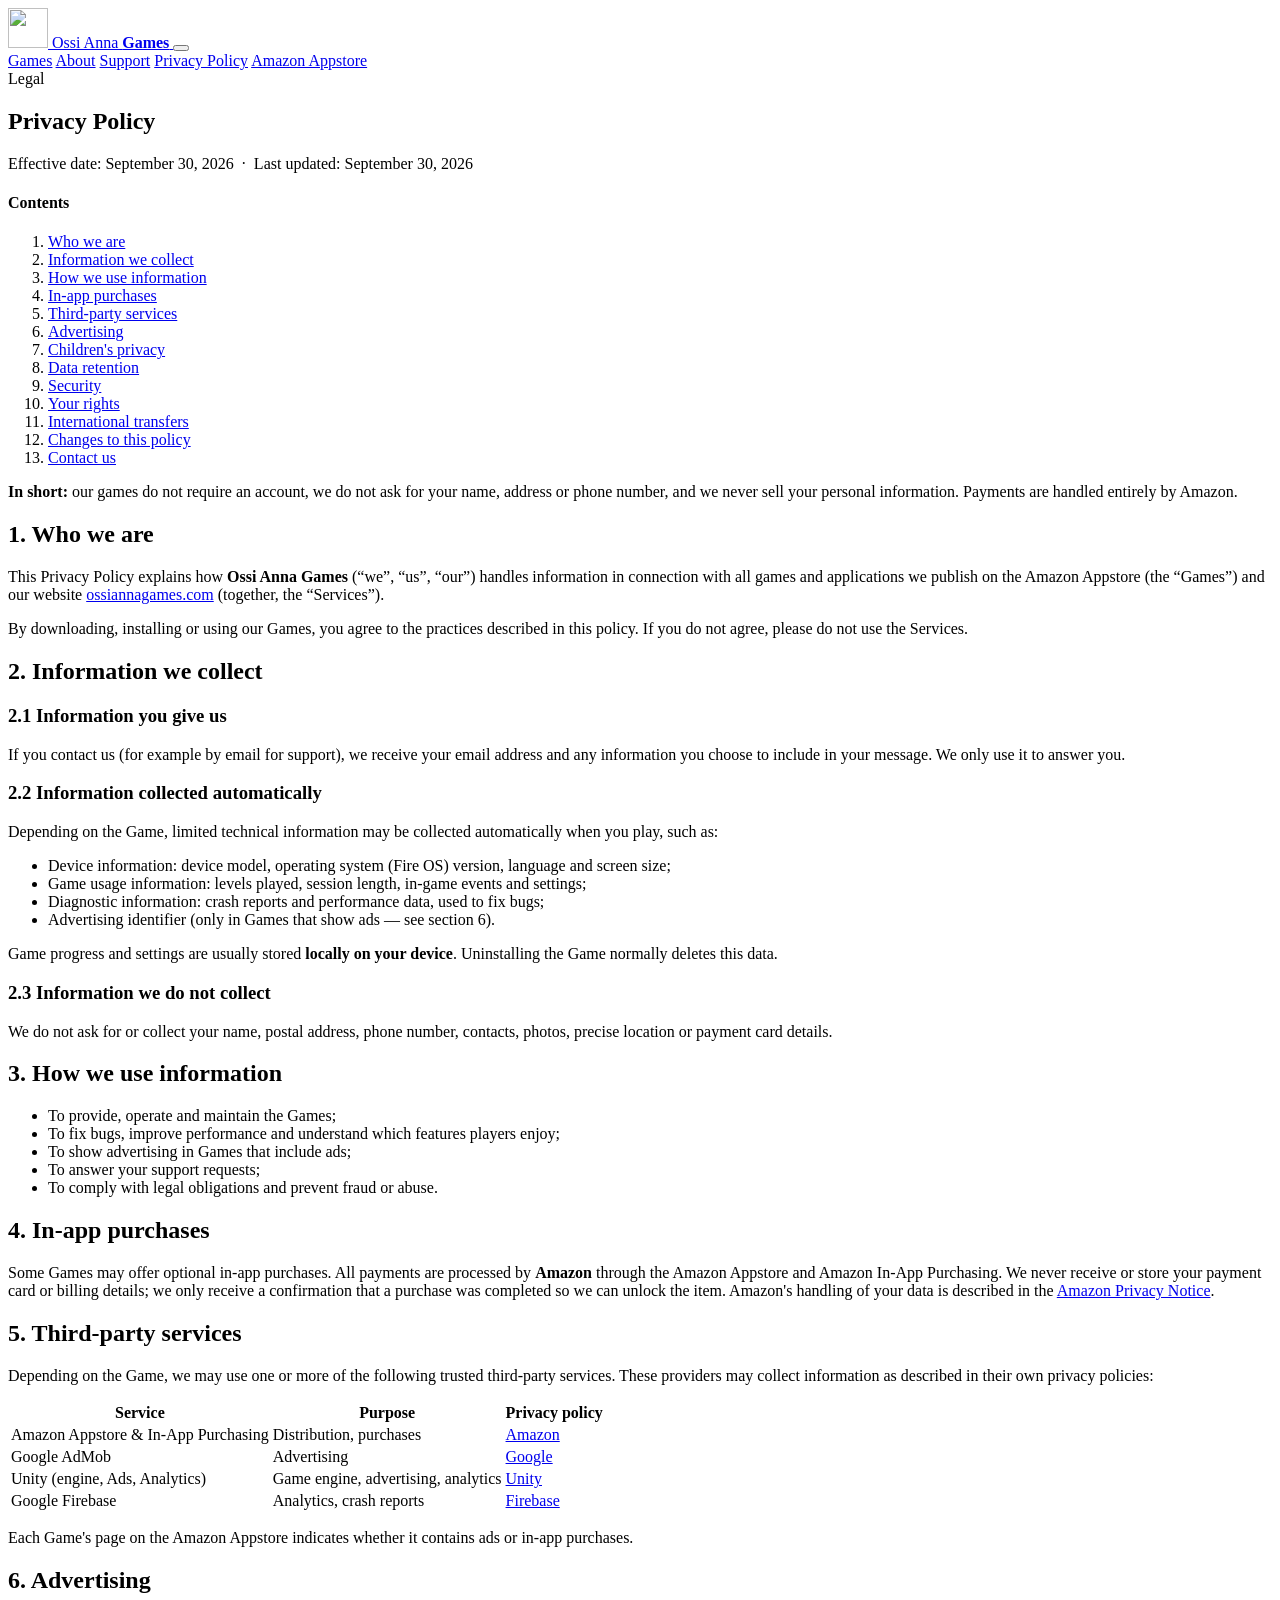
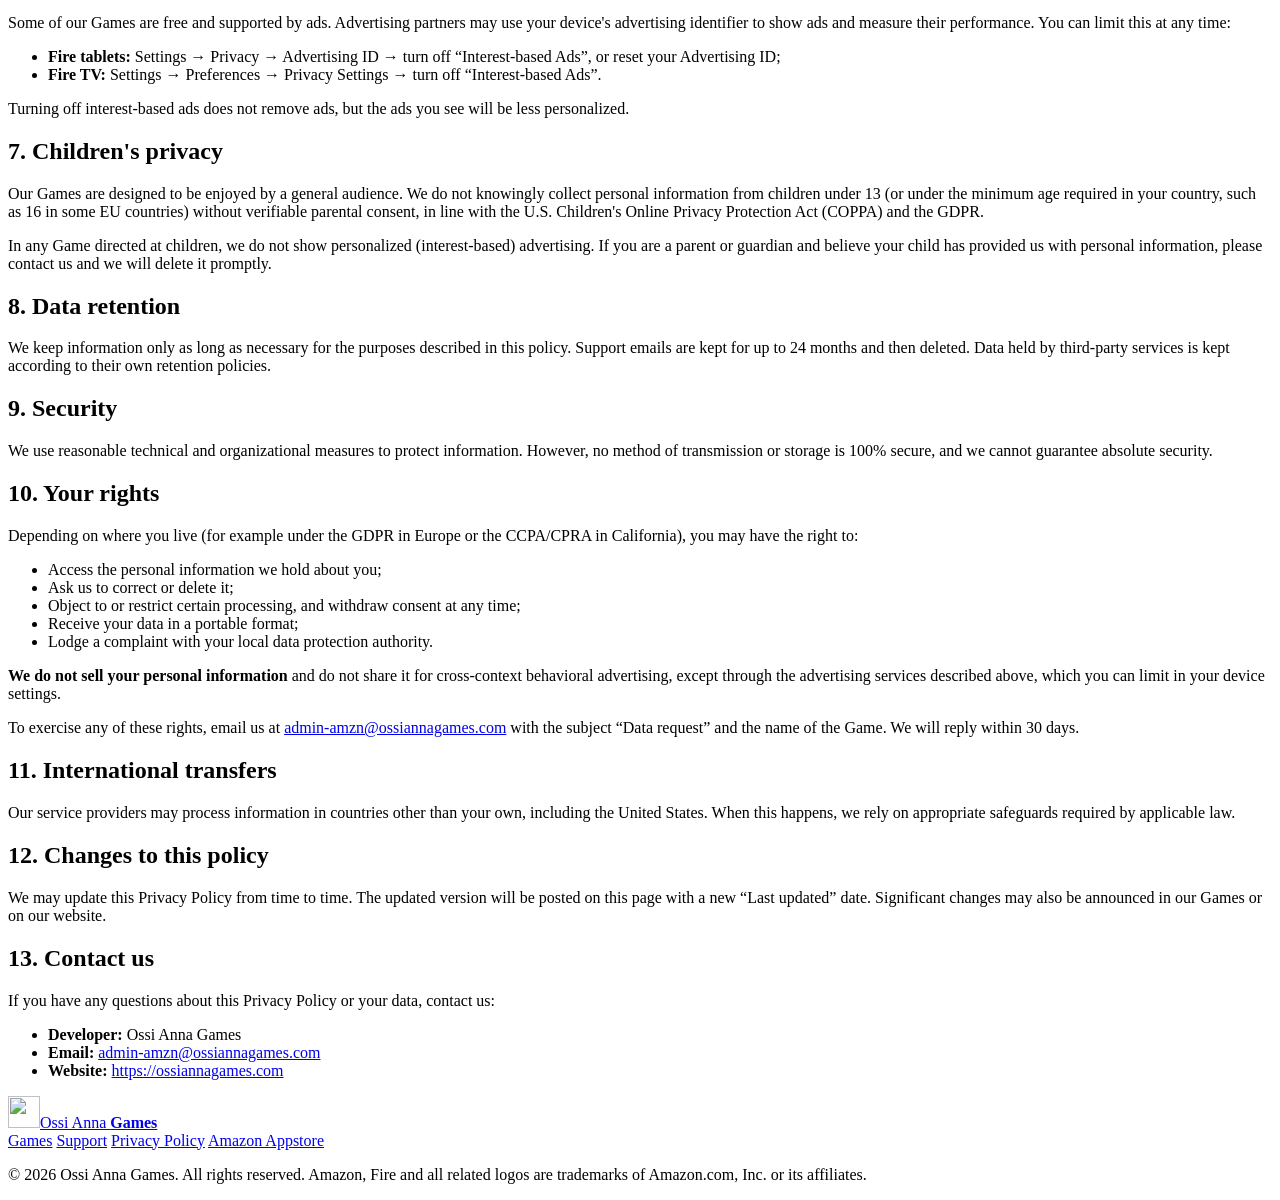
==== privacy-policy.html @ c3af83bc "Add website pages" ====
<!doctype html>
<html lang="en">
<head>
  <meta charset="utf-8">
  <meta name="viewport" content="width=device-width, initial-scale=1">
  <title>Privacy Policy — Ossi Anna Games</title>
  <meta name="description" content="Privacy Policy for all games and apps published by Ossi Anna Games on the Amazon Appstore.">
  <meta name="theme-color" content="#0b0718">
  <link rel="canonical" href="https://ossiannagames.com/privacy-policy.html">
  <link rel="icon" href="assets/img/logo.svg" type="image/svg+xml">
  <link rel="preconnect" href="https://fonts.googleapis.com">
  <link rel="preconnect" href="https://fonts.gstatic.com" crossorigin>
  <link href="https://fonts.googleapis.com/css2?family=Fredoka:wght@500;600;700&family=Nunito:wght@400;600;700;800;900&display=swap" rel="stylesheet">
  <link rel="stylesheet" href="assets/css/style.css">
</head>
<body>
  <div class="bg-fx" aria-hidden="true">
    <span class="blob b1"></span><span class="blob b2"></span><span class="blob b3"></span>
    <div class="grid-fx"></div>
  </div>

  <header class="site-header">
    <div class="container nav">
      <a class="brand" href="index.html" aria-label="Ossi Anna Games home">
        <img src="assets/img/logo.svg" alt="" width="40" height="40">
        <span>Ossi Anna <b>Games</b></span>
      </a>
      <button class="nav-toggle" type="button" aria-label="Menu" aria-expanded="false"><span></span><span></span><span></span></button>
      <nav class="nav-links" aria-label="Main">
        <a href="index.html#games">Games</a>
        <a href="index.html#about">About</a>
        <a href="index.html#support">Support</a>
        <a href="privacy-policy.html" aria-current="page">Privacy Policy</a>
        <a class="btn btn-grad btn-sm" data-amazon-store href="https://www.amazon.com/appstore" target="_blank" rel="noopener">Amazon Appstore</a>
      </nav>
    </div>
  </header>

  <main>
    <section class="page-hero">
      <div class="container">
        <span class="eyebrow">Legal</span>
        <h1>Privacy <span class="grad-text">Policy</span></h1>
        <p>Effective date: September 30, 2026 &nbsp;·&nbsp; Last updated: September 30, 2026</p>
      </div>
    </section>

    <div class="container policy-layout">
      <aside class="toc" aria-label="Contents">
        <h4>Contents</h4>
        <ol>
          <li><a href="#intro">Who we are</a></li>
          <li><a href="#collect">Information we collect</a></li>
          <li><a href="#use">How we use information</a></li>
          <li><a href="#purchases">In-app purchases</a></li>
          <li><a href="#third-party">Third-party services</a></li>
          <li><a href="#ads">Advertising</a></li>
          <li><a href="#children">Children's privacy</a></li>
          <li><a href="#retention">Data retention</a></li>
          <li><a href="#security">Security</a></li>
          <li><a href="#rights">Your rights</a></li>
          <li><a href="#transfers">International transfers</a></li>
          <li><a href="#changes">Changes to this policy</a></li>
          <li><a href="#contact">Contact us</a></li>
        </ol>
      </aside>

      <article class="policy">
        <div class="callout">
          <p><strong>In short:</strong> our games do not require an account, we do not ask for your name, address or phone number, and we never sell your personal information. Payments are handled entirely by Amazon.</p>
        </div>

        <h2 id="intro">1. Who we are</h2>
        <p>This Privacy Policy explains how <strong>Ossi Anna Games</strong> (“we”, “us”, “our”) handles information in connection with all games and applications we publish on the Amazon Appstore (the “Games”) and our website <a href="https://ossiannagames.com">ossiannagames.com</a> (together, the “Services”).</p>
        <p>By downloading, installing or using our Games, you agree to the practices described in this policy. If you do not agree, please do not use the Services.</p>

        <h2 id="collect">2. Information we collect</h2>
        <h3>2.1 Information you give us</h3>
        <p>If you contact us (for example by email for support), we receive your email address and any information you choose to include in your message. We only use it to answer you.</p>

        <h3>2.2 Information collected automatically</h3>
        <p>Depending on the Game, limited technical information may be collected automatically when you play, such as:</p>
        <ul>
          <li>Device information: device model, operating system (Fire OS) version, language and screen size;</li>
          <li>Game usage information: levels played, session length, in-game events and settings;</li>
          <li>Diagnostic information: crash reports and performance data, used to fix bugs;</li>
          <li>Advertising identifier (only in Games that show ads — see section 6).</li>
        </ul>
        <p>Game progress and settings are usually stored <strong>locally on your device</strong>. Uninstalling the Game normally deletes this data.</p>

        <h3>2.3 Information we do not collect</h3>
        <p>We do not ask for or collect your name, postal address, phone number, contacts, photos, precise location or payment card details.</p>

        <h2 id="use">3. How we use information</h2>
        <ul>
          <li>To provide, operate and maintain the Games;</li>
          <li>To fix bugs, improve performance and understand which features players enjoy;</li>
          <li>To show advertising in Games that include ads;</li>
          <li>To answer your support requests;</li>
          <li>To comply with legal obligations and prevent fraud or abuse.</li>
        </ul>

        <h2 id="purchases">4. In-app purchases</h2>
        <p>Some Games may offer optional in-app purchases. All payments are processed by <strong>Amazon</strong> through the Amazon Appstore and Amazon In-App Purchasing. We never receive or store your payment card or billing details; we only receive a confirmation that a purchase was completed so we can unlock the item. Amazon's handling of your data is described in the <a href="https://www.amazon.com/privacy" target="_blank" rel="noopener">Amazon Privacy Notice</a>.</p>

        <h2 id="third-party">5. Third-party services</h2>
        <p>Depending on the Game, we may use one or more of the following trusted third-party services. These providers may collect information as described in their own privacy policies:</p>
        <div class="table-wrap">
          <table>
            <thead><tr><th>Service</th><th>Purpose</th><th>Privacy policy</th></tr></thead>
            <tbody>
              <tr><td>Amazon Appstore &amp; In-App Purchasing</td><td>Distribution, purchases</td><td><a href="https://www.amazon.com/privacy" target="_blank" rel="noopener">Amazon</a></td></tr>
              <tr><td>Google AdMob</td><td>Advertising</td><td><a href="https://policies.google.com/privacy" target="_blank" rel="noopener">Google</a></td></tr>
              <tr><td>Unity (engine, Ads, Analytics)</td><td>Game engine, advertising, analytics</td><td><a href="https://unity.com/legal/privacy-policy" target="_blank" rel="noopener">Unity</a></td></tr>
              <tr><td>Google Firebase</td><td>Analytics, crash reports</td><td><a href="https://firebase.google.com/support/privacy" target="_blank" rel="noopener">Firebase</a></td></tr>
            </tbody>
          </table>
        </div>
        <p>Each Game's page on the Amazon Appstore indicates whether it contains ads or in-app purchases.</p>

        <h2 id="ads">6. Advertising</h2>
        <p>Some of our Games are free and supported by ads. Advertising partners may use your device's advertising identifier to show ads and measure their performance. You can limit this at any time:</p>
        <ul>
          <li><strong>Fire tablets:</strong> Settings → Privacy → Advertising ID → turn off “Interest-based Ads”, or reset your Advertising ID;</li>
          <li><strong>Fire TV:</strong> Settings → Preferences → Privacy Settings → turn off “Interest-based Ads”.</li>
        </ul>
        <p>Turning off interest-based ads does not remove ads, but the ads you see will be less personalized.</p>

        <h2 id="children">7. Children's privacy</h2>
        <p>Our Games are designed to be enjoyed by a general audience. We do not knowingly collect personal information from children under 13 (or under the minimum age required in your country, such as 16 in some EU countries) without verifiable parental consent, in line with the U.S. Children's Online Privacy Protection Act (COPPA) and the GDPR.</p>
        <p>In any Game directed at children, we do not show personalized (interest-based) advertising. If you are a parent or guardian and believe your child has provided us with personal information, please contact us and we will delete it promptly.</p>

        <h2 id="retention">8. Data retention</h2>
        <p>We keep information only as long as necessary for the purposes described in this policy. Support emails are kept for up to 24 months and then deleted. Data held by third-party services is kept according to their own retention policies.</p>

        <h2 id="security">9. Security</h2>
        <p>We use reasonable technical and organizational measures to protect information. However, no method of transmission or storage is 100% secure, and we cannot guarantee absolute security.</p>

        <h2 id="rights">10. Your rights</h2>
        <p>Depending on where you live (for example under the GDPR in Europe or the CCPA/CPRA in California), you may have the right to:</p>
        <ul>
          <li>Access the personal information we hold about you;</li>
          <li>Ask us to correct or delete it;</li>
          <li>Object to or restrict certain processing, and withdraw consent at any time;</li>
          <li>Receive your data in a portable format;</li>
          <li>Lodge a complaint with your local data protection authority.</li>
        </ul>
        <p><strong>We do not sell your personal information</strong> and do not share it for cross-context behavioral advertising, except through the advertising services described above, which you can limit in your device settings.</p>
        <p>To exercise any of these rights, email us at <a data-email href="mailto:admin-amzn@ossiannagames.com">admin-amzn@ossiannagames.com</a> with the subject “Data request” and the name of the Game. We will reply within 30 days.</p>

        <h2 id="transfers">11. International transfers</h2>
        <p>Our service providers may process information in countries other than your own, including the United States. When this happens, we rely on appropriate safeguards required by applicable law.</p>

        <h2 id="changes">12. Changes to this policy</h2>
        <p>We may update this Privacy Policy from time to time. The updated version will be posted on this page with a new “Last updated” date. Significant changes may also be announced in our Games or on our website.</p>

        <h2 id="contact">13. Contact us</h2>
        <p>If you have any questions about this Privacy Policy or your data, contact us:</p>
        <ul>
          <li><strong>Developer:</strong> Ossi Anna Games</li>
          <li><strong>Email:</strong> <a data-email href="mailto:admin-amzn@ossiannagames.com">admin-amzn@ossiannagames.com</a></li>
          <li><strong>Website:</strong> <a href="https://ossiannagames.com">https://ossiannagames.com</a></li>
        </ul>
      </article>
    </div>
  </main>

  <footer class="site-footer">
    <div class="container">
      <div class="footer-grid">
        <a class="brand" href="index.html"><img src="assets/img/logo.svg" alt="" width="32" height="32"><span>Ossi Anna <b>Games</b></span></a>
        <nav class="footer-links" aria-label="Footer">
          <a href="index.html#games">Games</a>
          <a href="index.html#support">Support</a>
          <a href="privacy-policy.html">Privacy Policy</a>
          <a data-amazon-store href="https://www.amazon.com/appstore" target="_blank" rel="noopener">Amazon Appstore</a>
        </nav>
      </div>
      <p class="footer-note">&copy; <span data-year>2026</span> Ossi Anna Games. All rights reserved. Amazon, Fire and all related logos are trademarks of Amazon.com, Inc. or its affiliates.</p>
    </div>
  </footer>

  <script src="assets/js/games.js"></script>
  <script src="assets/js/main.js"></script>
</body>
</html>
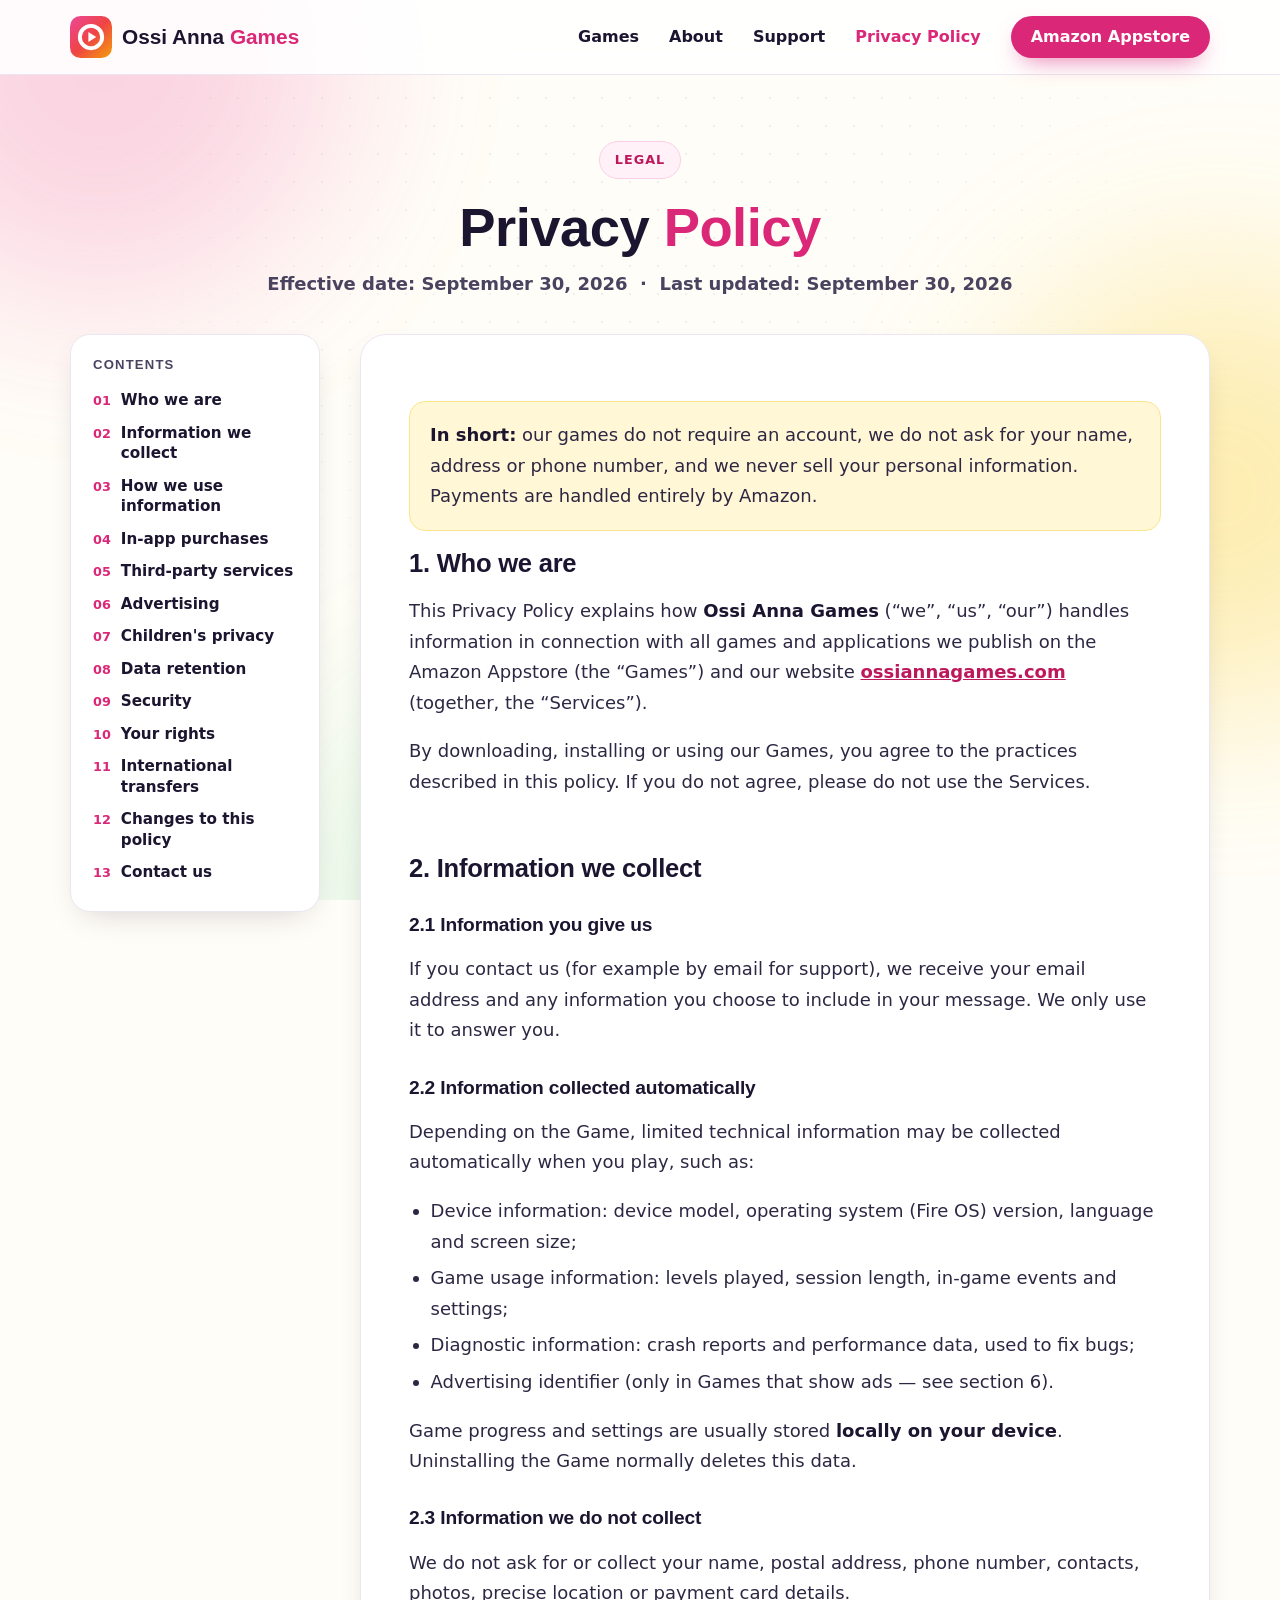
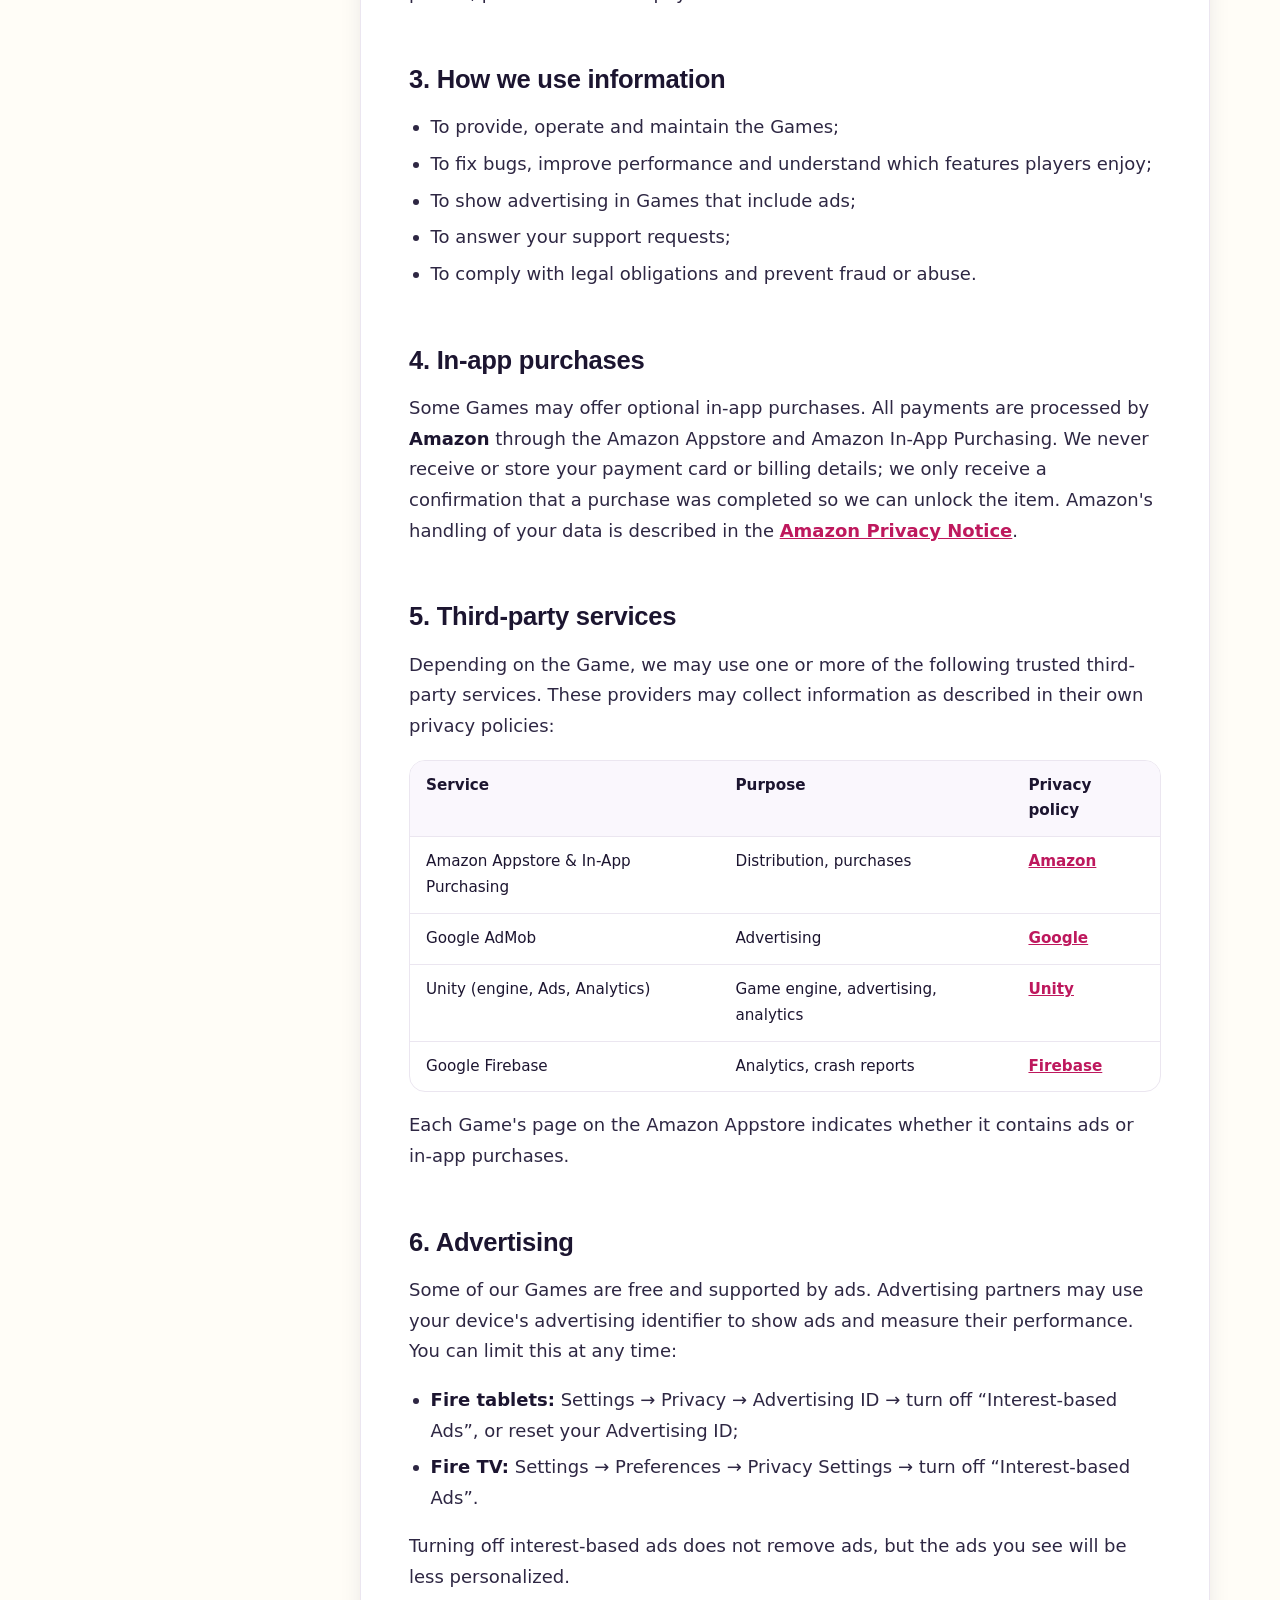
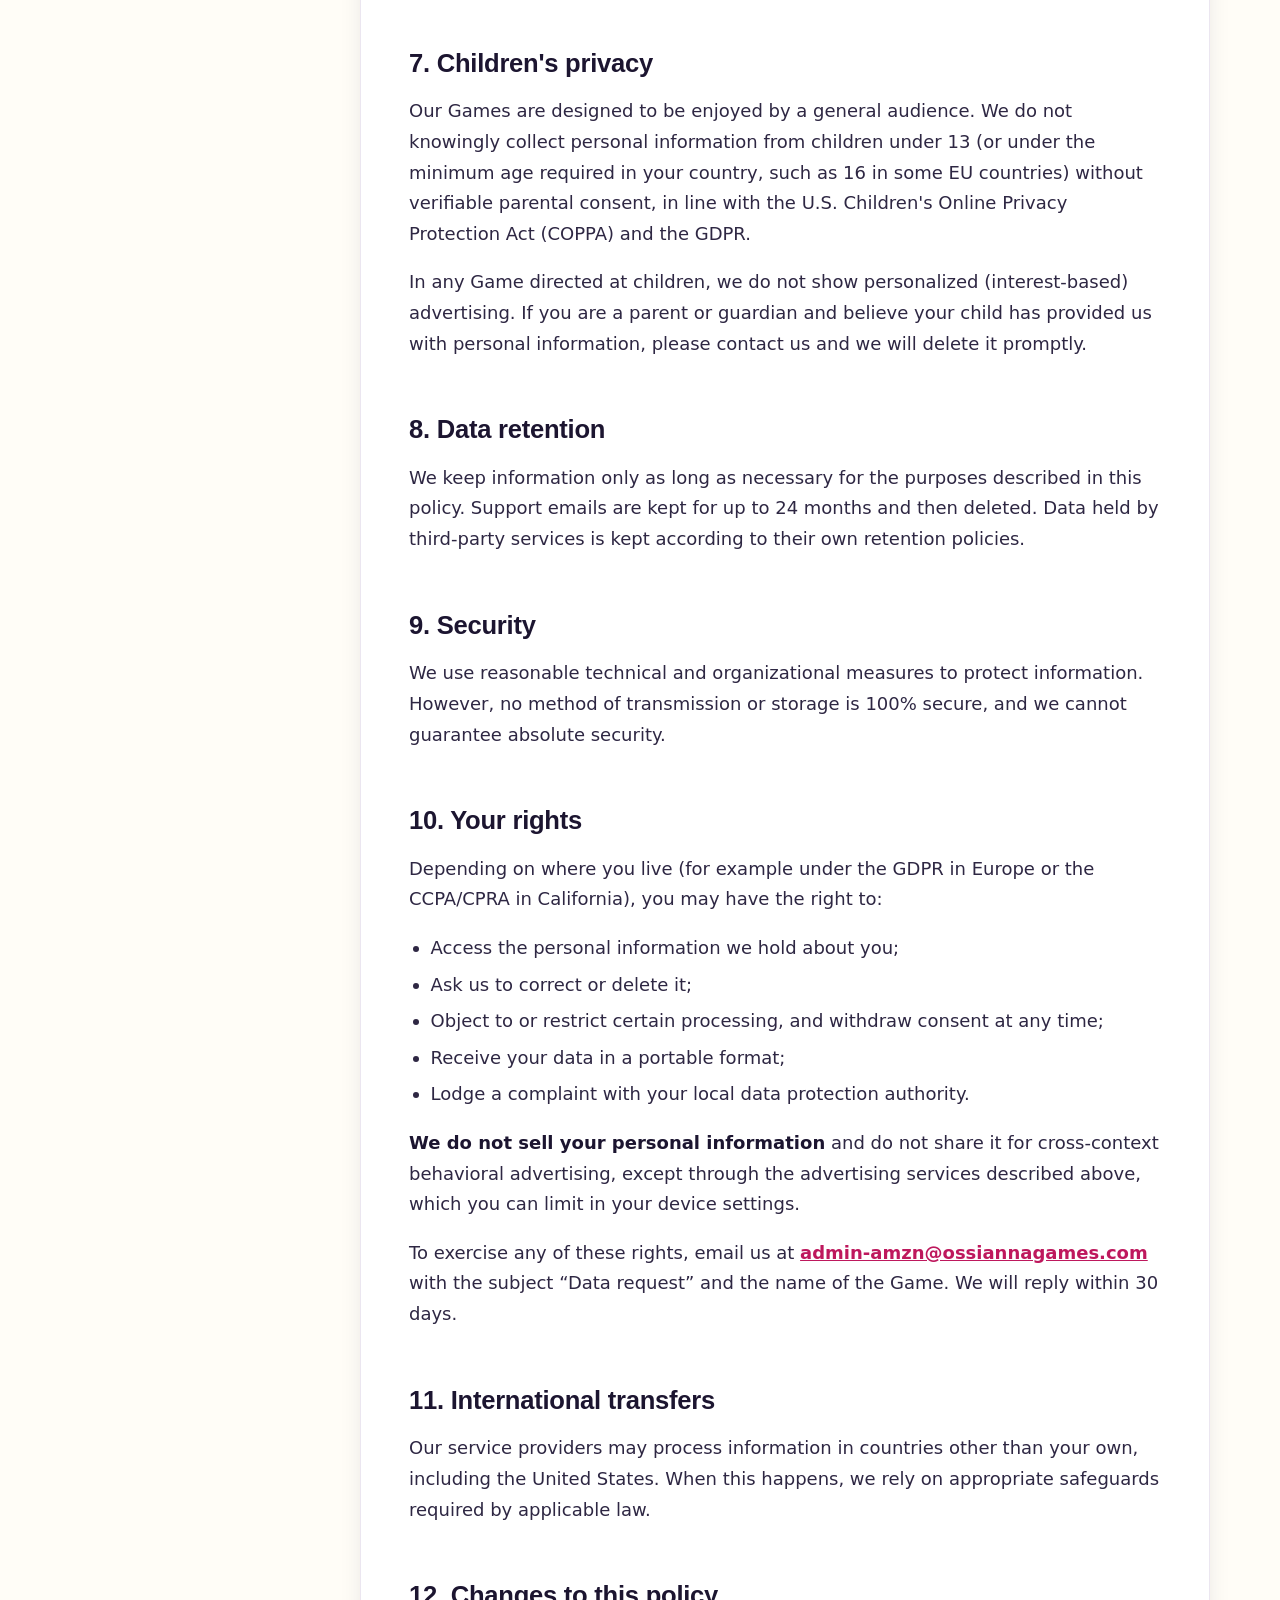
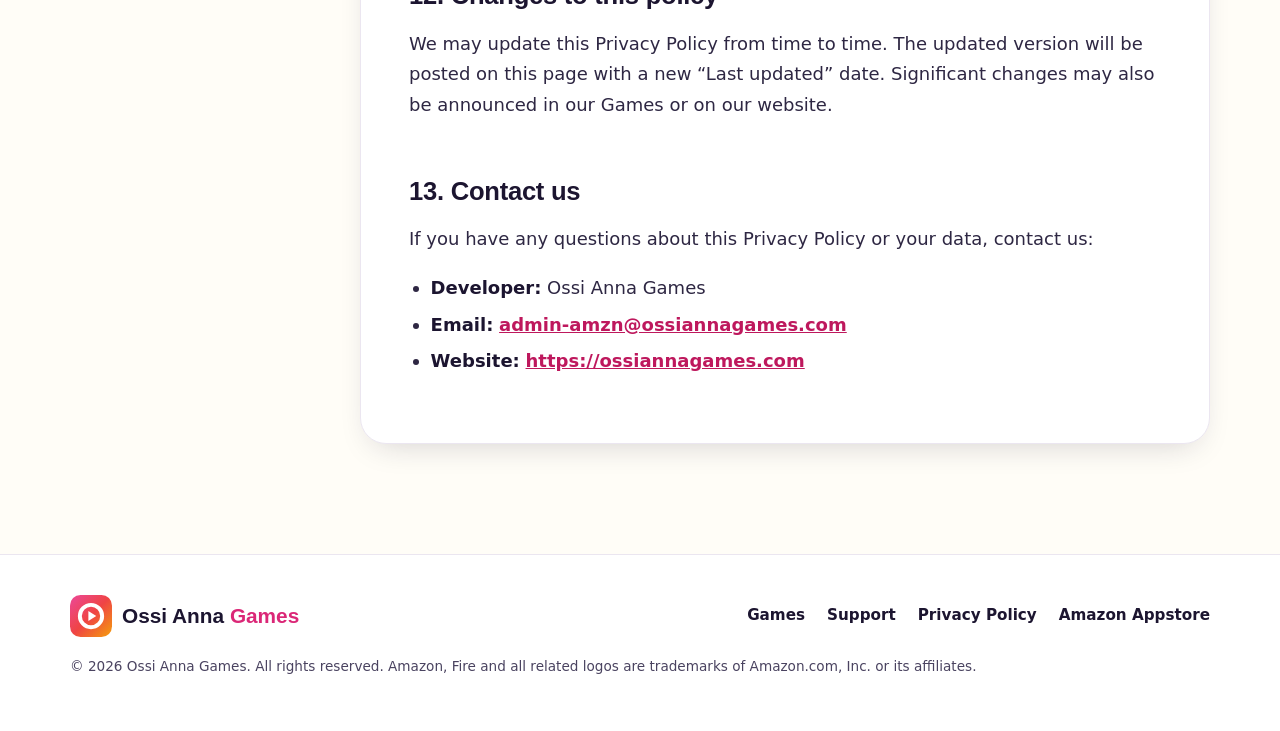
==== commit 53788ecd: "Light theme pages" ====
--- a/privacy-policy.html
+++ b/privacy-policy.html
@@ -5,7 +5,7 @@
   <meta name="viewport" content="width=device-width, initial-scale=1">
   <title>Privacy Policy — Ossi Anna Games</title>
   <meta name="description" content="Privacy Policy for all games and apps published by Ossi Anna Games on the Amazon Appstore.">
-  <meta name="theme-color" content="#0b0718">
+  <meta name="theme-color" content="#ffffff">
   <link rel="canonical" href="https://ossiannagames.com/privacy-policy.html">
   <link rel="icon" href="assets/img/logo.svg" type="image/svg+xml">
   <link rel="preconnect" href="https://fonts.googleapis.com">
@@ -40,7 +40,7 @@
     <section class="page-hero">
       <div class="container">
         <span class="eyebrow">Legal</span>
-        <h1>Privacy <span class="grad-text">Policy</span></h1>
+        <h1>Privacy <span class="c-pink">Policy</span></h1>
         <p>Effective date: September 30, 2026 &nbsp;·&nbsp; Last updated: September 30, 2026</p>
       </div>
     </section>
--- a/assets/css/style.css
+++ b/assets/css/style.css
@@ -0,0 +1,419 @@
+/* =========================================================
+   Ossi Anna Games — main stylesheet (light, colorful theme)
+   ========================================================= */
+:root {
+  --bg: #fffdf7;
+  --surface: #ffffff;
+  --line: #ebe6f0;
+  --line-strong: #d8d1e2;
+  --text: #1c1530;
+  --muted: #4a4360;
+  --red: #ef4444;
+  --red-d: #dc2626;
+  --yellow: #facc15;
+  --orange: #f59e0b;
+  --green: #22c55e;
+  --green-d: #16a34a;
+  --pink: #ec4899;
+  --pink-d: #db2777;
+  --blue: #3b82f6;
+  --shadow: 0 12px 32px -14px rgba(28, 21, 48, .22);
+  --radius: 22px;
+  --maxw: 1180px;
+}
+
+*, *::before, *::after { box-sizing: border-box; }
+html { scroll-behavior: smooth; -webkit-text-size-adjust: 100%; }
+body {
+  margin: 0;
+  background: var(--bg);
+  color: var(--text);
+  font-family: "Nunito", system-ui, -apple-system, "Segoe UI", Roboto, sans-serif;
+  font-size: 18px;
+  line-height: 1.7;
+  overflow-x: hidden;
+}
+img { max-width: 100%; display: block; }
+a { color: inherit; }
+h1, h2, h3, h4 {
+  font-family: "Fredoka", "Nunito", sans-serif;
+  line-height: 1.15;
+  margin: 0 0 .5em;
+  letter-spacing: -0.01em;
+  color: var(--text);
+}
+.container { width: 100%; max-width: var(--maxw); margin: 0 auto; padding: 0 20px; }
+
+/* colored words */
+.c-red { color: var(--red-d); }
+.c-green { color: var(--green-d); }
+.c-pink { color: var(--pink-d); }
+.c-blue { color: #2563eb; }
+.marker {
+  background: linear-gradient(transparent 55%, #fde047 55%, #fde047 92%, transparent 92%);
+  padding: 0 .08em;
+}
+
+/* ---------- background effects ---------- */
+.bg-fx { position: fixed; inset: 0; z-index: -1; overflow: hidden; pointer-events: none; }
+.blob { position: absolute; border-radius: 50%; filter: blur(90px); opacity: .22; animation: drift 24s ease-in-out infinite alternate; }
+.b1 { width: 480px; height: 480px; background: var(--pink); top: -180px; left: -140px; }
+.b2 { width: 440px; height: 440px; background: var(--yellow); top: 30%; right: -160px; opacity: .3; animation-delay: -8s; }
+.b3 { width: 420px; height: 420px; background: var(--green); bottom: -200px; left: 25%; opacity: .16; animation-delay: -16s; }
+.grid-fx {
+  position: absolute; inset: 0;
+  background-image: radial-gradient(rgba(28, 21, 48, .07) 1.5px, transparent 1.5px);
+  background-size: 28px 28px;
+  -webkit-mask-image: radial-gradient(ellipse at 50% 0%, #000 20%, transparent 70%);
+  mask-image: radial-gradient(ellipse at 50% 0%, #000 20%, transparent 70%);
+}
+@keyframes drift { to { transform: translate(60px, 40px) scale(1.1); } }
+
+/* ---------- header ---------- */
+.site-header {
+  position: sticky; top: 0; z-index: 50;
+  background: rgba(255, 255, 255, .88);
+  -webkit-backdrop-filter: blur(12px);
+  backdrop-filter: blur(12px);
+  border-bottom: 1px solid var(--line);
+}
+.nav { display: flex; align-items: center; justify-content: space-between; height: 74px; }
+.brand {
+  display: flex; align-items: center; gap: 10px;
+  text-decoration: none; font-family: "Fredoka", sans-serif; font-weight: 700; font-size: 1.3rem;
+  white-space: nowrap; color: var(--text);
+}
+.brand img { width: 42px; height: 42px; }
+.brand b { font-weight: 700; color: var(--pink-d); }
+.nav-links { display: flex; align-items: center; gap: 30px; }
+.nav-links a { text-decoration: none; color: var(--text); font-weight: 800; font-size: 1rem; transition: color .2s; }
+.nav-links a:hover, .nav-links a[aria-current="page"] { color: var(--pink-d); }
+.nav-links a.btn { color: #fff; }
+.nav-toggle {
+  display: none; flex-direction: column; justify-content: center; gap: 5px;
+  width: 46px; height: 46px; padding: 0 12px; border-radius: 12px;
+  background: #fff; border: 2px solid var(--line-strong); cursor: pointer;
+}
+.nav-toggle span { display: block; height: 2.5px; background: var(--text); border-radius: 2px; transition: transform .25s, opacity .25s; }
+.nav-toggle[aria-expanded="true"] span:nth-child(1) { transform: translateY(7.5px) rotate(45deg); }
+.nav-toggle[aria-expanded="true"] span:nth-child(2) { opacity: 0; }
+.nav-toggle[aria-expanded="true"] span:nth-child(3) { transform: translateY(-7.5px) rotate(-45deg); }
+
+@media (max-width: 860px) {
+  .nav-toggle { display: flex; }
+  .nav-links {
+    display: none; position: absolute; top: 74px; left: 0; right: 0;
+    flex-direction: column; align-items: stretch; gap: 0;
+    padding: 8px 20px 22px; background: #fff; border-bottom: 1px solid var(--line);
+    box-shadow: var(--shadow);
+  }
+  .nav-links.open { display: flex; }
+  .nav-links a { padding: 14px 0; border-bottom: 1px solid var(--line); font-size: 1.05rem; }
+  .nav-links a.btn { margin-top: 14px; border-bottom: 0; }
+}
+
+/* ---------- buttons ---------- */
+.btn {
+  display: inline-flex; align-items: center; justify-content: center; gap: 8px;
+  padding: 15px 28px; border-radius: 999px; border: 0; cursor: pointer;
+  font-family: inherit; font-weight: 800; font-size: 1.02rem; line-height: 1.2; text-decoration: none;
+  transition: transform .2s, box-shadow .2s, background .2s, border-color .2s;
+}
+.btn:hover { transform: translateY(-2px); }
+.btn svg { width: 18px; height: 18px; flex: none; }
+.btn-grad { background: var(--pink-d); color: #fff; box-shadow: 0 10px 24px -10px rgba(219, 39, 119, .7); }
+.btn-grad:hover { background: #be185d; }
+.btn-ghost { background: #fff; color: var(--text); border: 2px solid var(--line-strong); }
+.btn-ghost:hover { border-color: var(--text); }
+.btn-amazon { background: var(--yellow); color: var(--text); box-shadow: 0 10px 22px -12px rgba(202, 138, 4, .8); }
+.btn-amazon:hover { background: #fbbf24; }
+.btn-sm { padding: 11px 20px; font-size: .95rem; }
+.btn[disabled], .btn.is-disabled { opacity: .6; cursor: not-allowed; transform: none; box-shadow: none; }
+
+.eyebrow {
+  display: inline-flex; align-items: center; gap: 8px;
+  padding: 7px 15px; border-radius: 999px;
+  background: #fff1f7; border: 1.5px solid #fbcfe8;
+  color: #be185d; font-weight: 900; font-size: .8rem; letter-spacing: .08em; text-transform: uppercase;
+}
+.dot { width: 9px; height: 9px; border-radius: 50%; background: var(--green); animation: pulse 2s infinite; }
+@keyframes pulse {
+  0% { box-shadow: 0 0 0 0 rgba(34, 197, 94, .6); }
+  70% { box-shadow: 0 0 0 9px rgba(34, 197, 94, 0); }
+  100% { box-shadow: 0 0 0 0 rgba(34, 197, 94, 0); }
+}
+
+/* ---------- hero ---------- */
+.hero { padding: 80px 0 70px; }
+.hero-grid { display: grid; grid-template-columns: 1.1fr .9fr; gap: 56px; align-items: center; }
+.hero h1 { font-size: clamp(2.4rem, 5.4vw, 4.1rem); font-weight: 700; margin: 22px 0 18px; }
+.lead { font-size: 1.22rem; color: var(--muted); max-width: 560px; margin: 0; }
+.hero-cta { display: flex; flex-wrap: wrap; gap: 14px; margin: 32px 0 42px; }
+.stats { list-style: none; padding: 0; margin: 0; display: flex; gap: 16px; flex-wrap: wrap; }
+.stats li {
+  background: #fff; border: 1px solid var(--line); border-radius: 18px;
+  padding: 12px 20px; box-shadow: var(--shadow); min-width: 120px;
+}
+.stats strong { display: block; font-family: "Fredoka", sans-serif; font-size: 1.7rem; font-weight: 700; line-height: 1.1; }
+.stats li:nth-child(1) strong { color: var(--red-d); }
+.stats li:nth-child(2) strong { color: var(--green-d); }
+.stats li:nth-child(3) strong { color: var(--pink-d); }
+.stats span { color: var(--muted); font-size: .9rem; font-weight: 800; }
+
+.hero-art { display: flex; justify-content: center; perspective: 1200px; }
+.tiles {
+  display: grid; grid-template-columns: repeat(3, 1fr); gap: 18px;
+  width: min(100%, 420px);
+  transform: rotateX(12deg) rotateY(-18deg) rotateZ(3deg);
+}
+.tile {
+  aspect-ratio: 1; border-radius: 26px; display: grid; place-items: center;
+  box-shadow: 0 20px 34px -16px rgba(28, 21, 48, .45), inset 0 1px 0 rgba(255,255,255,.45);
+  animation: float 6s ease-in-out infinite;
+}
+.tile svg { width: 44%; height: 44%; fill: #fff; filter: drop-shadow(0 3px 6px rgba(0,0,0,.2)); }
+.tile img { width: 72%; height: 72%; border-radius: 20px; }
+.tile:nth-child(1) { background: linear-gradient(135deg, #f87171, #dc2626); animation-delay: 0s; }
+.tile:nth-child(2) { background: linear-gradient(135deg, #f472b6, #db2777); animation-delay: -1s; }
+.tile:nth-child(3) { background: linear-gradient(135deg, #fde047, #f59e0b); animation-delay: -2s; }
+.tile:nth-child(4) { background: linear-gradient(135deg, #4ade80, #16a34a); animation-delay: -3s; }
+.tile:nth-child(5) { background: #fff; border: 1px solid var(--line); animation-delay: -1.5s; }
+.tile:nth-child(6) { background: linear-gradient(135deg, #60a5fa, #2563eb); animation-delay: -4s; }
+.tile:nth-child(7) { background: linear-gradient(135deg, #fde047, #f59e0b); animation-delay: -2.5s; }
+.tile:nth-child(8) { background: linear-gradient(135deg, #f87171, #dc2626); animation-delay: -3.5s; }
+.tile:nth-child(9) { background: linear-gradient(135deg, #4ade80, #16a34a); animation-delay: -.5s; }
+@keyframes float { 0%, 100% { transform: translateY(0); } 50% { transform: translateY(-12px); } }
+
+@media (max-width: 920px) {
+  .hero { padding-top: 52px; }
+  .hero-grid { grid-template-columns: 1fr; gap: 48px; }
+  .tiles { width: min(78%, 330px); gap: 14px; }
+  .tile { border-radius: 20px; }
+}
+
+/* ---------- sections ---------- */
+.section { padding: 90px 0; }
+.section-head { text-align: center; max-width: 700px; margin: 0 auto 44px; }
+.section-head h2 { font-size: clamp(2rem, 3.8vw, 2.9rem); margin: 16px 0 12px; }
+.section-head p { color: var(--muted); margin: 0; font-size: 1.1rem; }
+
+/* ---------- filters ---------- */
+.filters { display: flex; flex-wrap: wrap; justify-content: center; gap: 10px; margin-bottom: 34px; }
+.filters:empty { display: none; }
+.chip {
+  padding: 10px 20px; border-radius: 999px; cursor: pointer;
+  border: 2px solid var(--line-strong); background: #fff;
+  color: var(--text); font-family: inherit; font-weight: 800; font-size: .95rem;
+  transition: background .2s, color .2s, border-color .2s;
+}
+.chip:hover { border-color: var(--text); }
+.chip.active { color: #fff; background: var(--text); border-color: var(--text); }
+
+/* ---------- game cards ---------- */
+.games-grid { display: grid; grid-template-columns: repeat(auto-fill, minmax(270px, 1fr)); gap: 26px; }
+.game-card {
+  --accent: #ec4899;
+  position: relative; display: flex; flex-direction: column; overflow: hidden;
+  background: #fff; border: 1px solid var(--line); border-radius: var(--radius);
+  box-shadow: var(--shadow); cursor: pointer;
+  transition: transform .3s, border-color .3s, box-shadow .3s;
+}
+.game-card:hover {
+  transform: translateY(-6px);
+  border-color: var(--accent);
+  box-shadow: 0 24px 44px -20px color-mix(in srgb, var(--accent) 70%, transparent);
+}
+.game-card:focus-visible { outline: 3px solid var(--accent); outline-offset: 3px; }
+.game-cover {
+  position: relative; aspect-ratio: 16 / 10; display: grid; place-items: center; overflow: hidden;
+  background:
+    radial-gradient(circle at 25% 15%, rgba(255,255,255,.45), transparent 55%),
+    linear-gradient(135deg, color-mix(in srgb, var(--accent) 80%, #fff), var(--accent));
+}
+.game-cover .banner { position: absolute; inset: 0; width: 100%; height: 100%; object-fit: cover; }
+.game-cover .icon {
+  position: relative; width: 40%; aspect-ratio: 1; border-radius: 22%; object-fit: cover;
+  box-shadow: 0 16px 30px -12px rgba(0,0,0,.45);
+  transition: transform .4s;
+}
+.game-cover .initials {
+  position: relative; width: 40%; aspect-ratio: 1; border-radius: 22%;
+  display: grid; place-items: center;
+  font-family: "Fredoka", sans-serif; font-weight: 700; font-size: clamp(1.8rem, 4vw, 2.6rem); color: #fff;
+  text-shadow: 0 2px 6px rgba(0,0,0,.2);
+  background: rgba(255,255,255,.25); border: 2px solid rgba(255,255,255,.6);
+  box-shadow: 0 16px 30px -12px rgba(0,0,0,.35);
+  transition: transform .4s;
+}
+.game-card:hover .icon, .game-card:hover .initials { transform: scale(1.08) rotate(-3deg); }
+.ribbon {
+  position: absolute; top: 14px; left: 14px; z-index: 2;
+  padding: 5px 13px; border-radius: 999px;
+  background: #fff; color: var(--text); font-weight: 900; font-size: .74rem; letter-spacing: .08em;
+  box-shadow: 0 4px 10px -4px rgba(0,0,0,.25);
+}
+.ribbon.soon { background: var(--text); color: #fff; }
+.game-body { padding: 20px 22px 22px; display: flex; flex-direction: column; flex: 1; }
+.badge {
+  align-self: flex-start; margin-bottom: 10px;
+  font-size: .74rem; font-weight: 900; letter-spacing: .06em; text-transform: uppercase;
+  padding: 4px 11px; border-radius: 999px;
+  background: color-mix(in srgb, var(--accent) 14%, #fff);
+  color: color-mix(in srgb, var(--accent) 65%, #000);
+}
+.game-card h3 { font-size: 1.4rem; margin: 0 0 6px; }
+.game-card p { color: var(--muted); margin: 0 0 14px; font-size: 1rem; }
+.platforms { display: flex; flex-wrap: wrap; gap: 6px; margin-bottom: 18px; }
+.platforms span {
+  font-size: .8rem; font-weight: 800; color: var(--muted);
+  border: 1.5px solid var(--line-strong); padding: 3px 11px; border-radius: 999px;
+}
+.game-actions { margin-top: auto; display: flex; gap: 10px; }
+.game-actions .btn { flex: 1; padding: 13px 14px; font-size: .96rem; }
+
+/* coming-soon placeholder cards */
+.game-card.mystery { cursor: default; }
+.game-card.mystery:hover { transform: none; box-shadow: var(--shadow); border-color: var(--line); }
+.game-card.mystery .game-cover {
+  background:
+    repeating-linear-gradient(45deg, rgba(255,255,255,.16) 0 14px, transparent 14px 28px),
+    linear-gradient(135deg, color-mix(in srgb, var(--accent) 80%, #fff), var(--accent));
+}
+.game-card.mystery .initials { font-size: 3rem; animation: float 5s ease-in-out infinite; }
+.skeleton { height: 12px; border-radius: 6px; background: #efeaf4; margin-bottom: 10px; }
+.skeleton.w70 { width: 70%; }
+.skeleton.w45 { width: 45%; height: 22px; margin-bottom: 14px; }
+
+.empty-note { text-align: center; color: var(--muted); margin-top: 30px; font-weight: 700; }
+
+/* ---------- features ---------- */
+.features { display: grid; grid-template-columns: repeat(3, 1fr); gap: 22px; }
+.feature {
+  padding: 30px; border-radius: var(--radius);
+  background: #fff; border: 1px solid var(--line); box-shadow: var(--shadow);
+  transition: transform .3s;
+}
+.feature:hover { transform: translateY(-4px); }
+.feature .ic { width: 56px; height: 56px; border-radius: 16px; display: grid; place-items: center; margin-bottom: 18px; }
+.feature .ic svg { width: 28px; height: 28px; fill: #fff; }
+.feature h3 { font-size: 1.35rem; }
+.feature p { color: var(--muted); margin: 0; }
+.feature a { color: var(--pink-d); font-weight: 800; }
+.ic-red { background: linear-gradient(135deg, #f87171, #dc2626); }
+.ic-yellow { background: linear-gradient(135deg, #fde047, #f59e0b); }
+.ic-green { background: linear-gradient(135deg, #4ade80, #16a34a); }
+@media (max-width: 860px) { .features { grid-template-columns: 1fr; } }
+
+/* ---------- support box ---------- */
+.support-box {
+  position: relative; overflow: hidden;
+  display: grid; grid-template-columns: 1.3fr 1fr; gap: 36px; align-items: center;
+  padding: 56px; border-radius: 30px; border: 1px solid #fde68a;
+  background: linear-gradient(120deg, #ffe4ef 0%, #fff5cc 50%, #dcfce7 100%);
+}
+.support-box h2 { font-size: clamp(1.9rem, 3.4vw, 2.5rem); margin-top: 14px; }
+.support-box p { color: #3a3350; margin: 0; }
+.contact-card { background: #fff; border-radius: 22px; padding: 26px; box-shadow: var(--shadow); }
+.contact-card .label { font-size: .8rem; font-weight: 900; letter-spacing: .08em; text-transform: uppercase; color: var(--muted); }
+.contact-card .email {
+  display: block; margin: 6px 0 18px; font-family: "Fredoka", sans-serif; font-size: 1.2rem; font-weight: 600;
+  word-break: break-all; text-decoration: none; color: var(--text);
+}
+.contact-card .email:hover { color: var(--pink-d); text-decoration: underline; }
+.contact-card .btn { width: 100%; }
+.contact-card small { display: block; margin-top: 14px; color: var(--muted); font-size: .9rem; }
+@media (max-width: 860px) {
+  .support-box { grid-template-columns: 1fr; padding: 34px 24px; }
+}
+
+/* ---------- footer ---------- */
+.site-footer { border-top: 1px solid var(--line); background: #fff; padding: 40px 0; margin-top: 30px; color: var(--muted); font-size: .95rem; }
+.footer-grid { display: flex; justify-content: space-between; align-items: center; flex-wrap: wrap; gap: 20px; }
+.footer-links { display: flex; gap: 22px; flex-wrap: wrap; }
+.footer-links a { text-decoration: none; font-weight: 800; color: var(--text); }
+.footer-links a:hover { color: var(--pink-d); }
+.footer-note { margin-top: 18px; font-size: .85rem; }
+
+/* ---------- modal ---------- */
+dialog.modal {
+  border: 0; padding: 0; background: transparent; color: var(--text);
+  width: calc(100% - 32px); max-width: 720px; max-height: calc(100vh - 40px);
+}
+dialog.modal::backdrop { background: rgba(28, 21, 48, .55); -webkit-backdrop-filter: blur(4px); backdrop-filter: blur(4px); }
+.modal-card {
+  --accent: #ec4899;
+  position: relative; background: #fff; border-radius: 26px;
+  overflow: hidden auto; max-height: calc(100vh - 40px);
+  box-shadow: 0 30px 60px -20px rgba(28, 21, 48, .5);
+}
+.modal-card .game-cover { aspect-ratio: 16 / 7; }
+.modal-card .game-cover .icon, .modal-card .game-cover .initials { width: 26%; }
+.modal-close {
+  position: absolute; top: 14px; right: 14px; z-index: 3;
+  width: 44px; height: 44px; border-radius: 50%; border: 0;
+  background: #fff; color: var(--text); font-size: 1.5rem; line-height: 1; cursor: pointer;
+  box-shadow: 0 4px 12px -4px rgba(0,0,0,.3);
+}
+.modal-close:hover { background: #f3f0f7; }
+.modal-body { padding: 28px 30px 32px; }
+.modal-body h3 { font-size: 2rem; margin: 0 0 8px; }
+.modal-body .desc p { color: #2e2743; margin: 0 0 12px; }
+.shots { display: flex; gap: 12px; overflow-x: auto; padding: 6px 0 14px; margin: 8px 0 10px; scroll-snap-type: x mandatory; }
+.shots img { height: 190px; width: auto; border-radius: 14px; scroll-snap-align: start; border: 1px solid var(--line); }
+.modal-actions { display: flex; flex-wrap: wrap; gap: 12px; margin-top: 20px; }
+@media (max-width: 560px) {
+  .modal-body { padding: 22px 20px 26px; }
+  .modal-actions .btn { flex: 1 1 100%; }
+}
+
+/* ---------- privacy policy page ---------- */
+.page-hero { padding: 66px 0 34px; text-align: center; }
+.page-hero h1 { font-size: clamp(2.3rem, 5vw, 3.4rem); margin: 18px 0 10px; }
+.page-hero p { color: var(--muted); margin: 0; font-weight: 700; }
+.policy-layout { display: grid; grid-template-columns: 250px 1fr; gap: 40px; align-items: start; padding-bottom: 80px; }
+.toc {
+  position: sticky; top: 98px;
+  background: #fff; border: 1px solid var(--line); border-radius: 20px; padding: 22px; box-shadow: var(--shadow);
+}
+.toc h4 { font-size: .82rem; letter-spacing: .09em; text-transform: uppercase; color: var(--muted); margin-bottom: 12px; }
+.toc ol { list-style: none; margin: 0; padding: 0; counter-reset: t; }
+.toc li { counter-increment: t; }
+.toc a {
+  display: flex; gap: 10px; padding: 6px 0; font-size: .95rem; font-weight: 700;
+  color: var(--text); text-decoration: none; line-height: 1.35;
+}
+.toc a::before { content: counter(t, decimal-leading-zero); color: var(--pink-d); font-size: .8rem; font-weight: 900; padding-top: 2px; }
+.toc a:hover { color: var(--pink-d); }
+.policy {
+  background: #fff; border: 1px solid var(--line); border-radius: 26px; padding: 48px;
+  box-shadow: var(--shadow); min-width: 0;
+}
+.policy h2 { font-size: 1.6rem; margin: 2.2em 0 .6em; scroll-margin-top: 98px; }
+.policy h2:first-of-type { margin-top: 0; }
+.policy h3 { font-size: 1.2rem; margin: 1.6em 0 .5em; }
+.policy p, .policy li { color: #2e2743; }
+.policy ul { padding-left: 1.2em; }
+.policy li { margin-bottom: 6px; }
+.policy a { color: #be185d; font-weight: 700; }
+.policy strong { color: var(--text); }
+.callout { border-radius: 16px; padding: 18px 20px; margin: 18px 0; background: #fff7d6; border: 1.5px solid #fde68a; }
+.callout p { margin: 0; }
+.table-wrap { overflow-x: auto; margin: 16px 0; border: 1px solid var(--line); border-radius: 16px; }
+.policy table { width: 100%; border-collapse: collapse; font-size: .95rem; min-width: 520px; }
+.policy th, .policy td { text-align: left; padding: 12px 16px; border-bottom: 1px solid var(--line); vertical-align: top; }
+.policy th { background: #faf7fd; font-weight: 900; color: var(--text); }
+.policy tr:last-child td { border-bottom: 0; }
+@media (max-width: 920px) {
+  .policy-layout { grid-template-columns: 1fr; gap: 24px; }
+  .toc { position: static; }
+  .policy { padding: 30px 22px; }
+}
+
+/* ---------- reveal on scroll ---------- */
+.reveal { opacity: 0; transform: translateY(24px); transition: opacity .7s ease, transform .7s ease; }
+.reveal.in { opacity: 1; transform: none; }
+
+@media (prefers-reduced-motion: reduce) {
+  *, *::before, *::after { animation: none !important; transition: none !important; scroll-behavior: auto !important; }
+  .reveal { opacity: 1; transform: none; }
+}
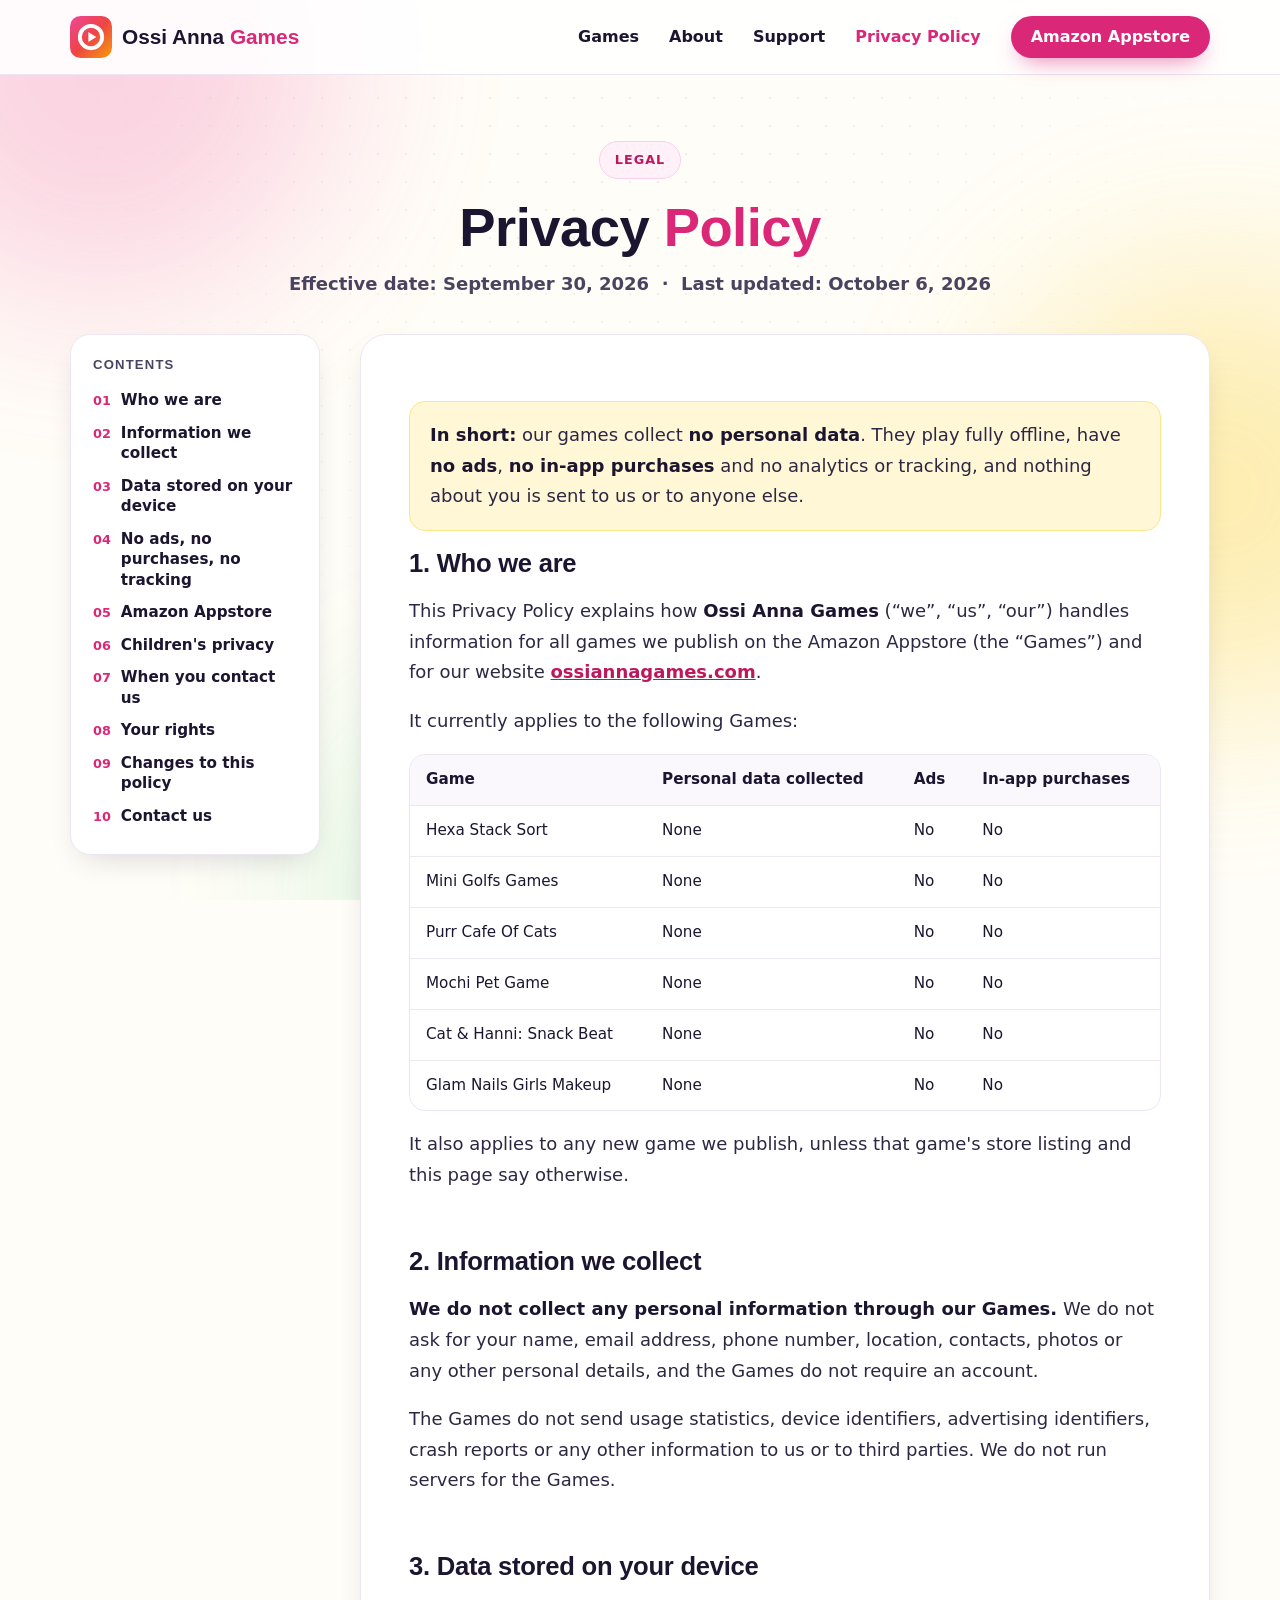
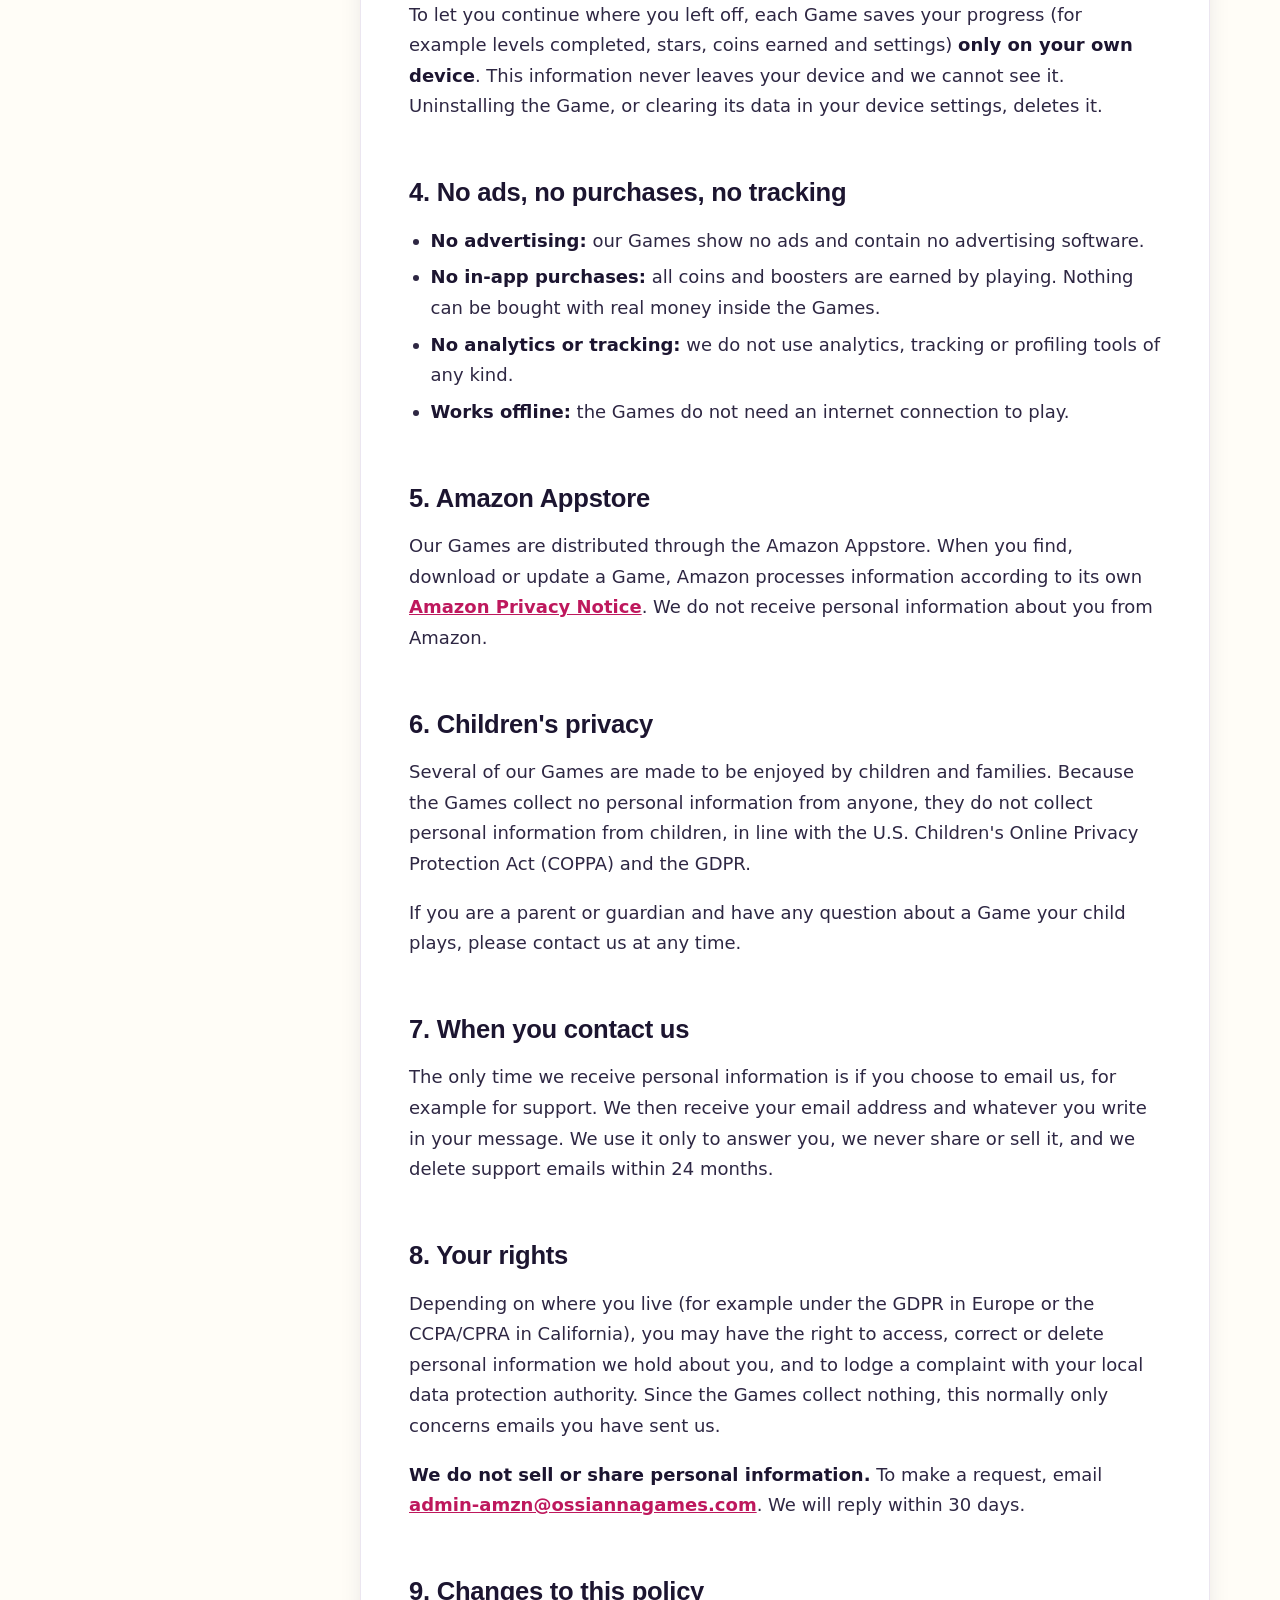
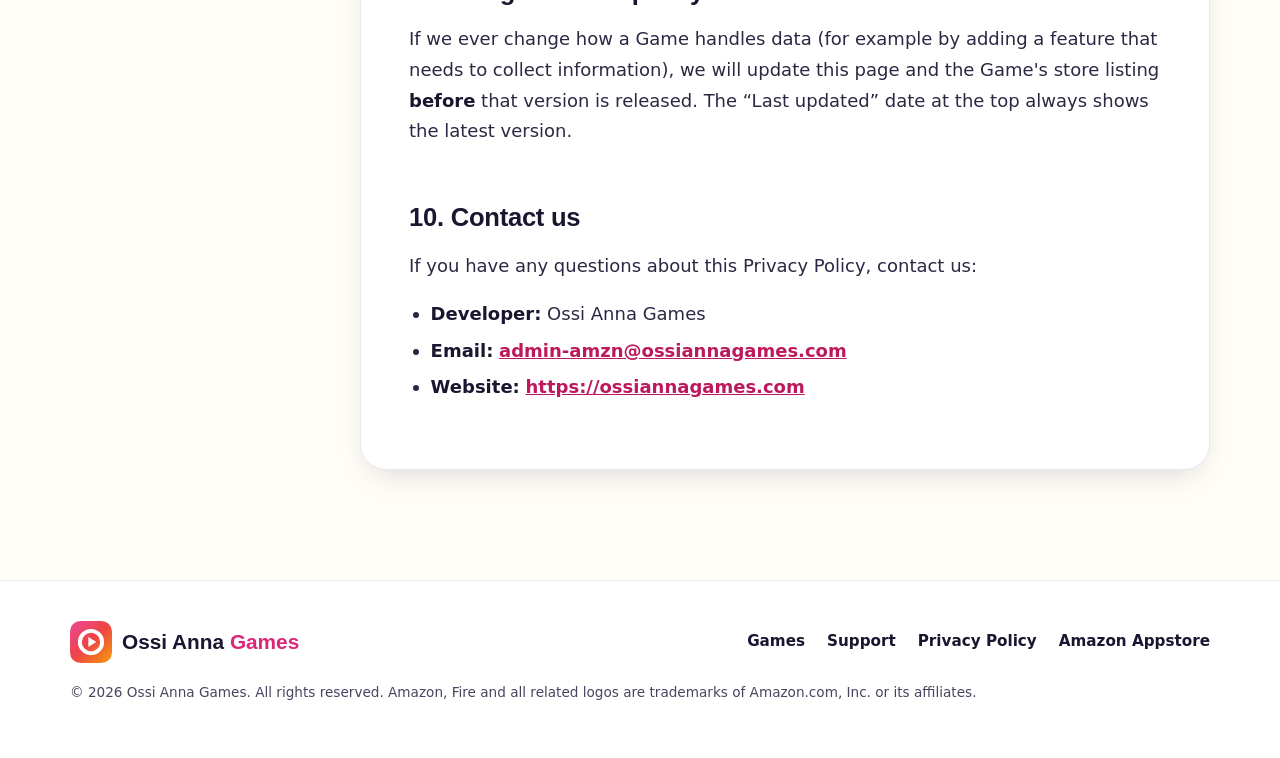
==== commit ae303bcd: "Accurate texts and privacy policy for the 6 games" ====
--- a/privacy-policy.html
+++ b/privacy-policy.html
@@ -1,186 +1,149 @@
-<!doctype html>
-<html lang="en">
-<head>
-  <meta charset="utf-8">
-  <meta name="viewport" content="width=device-width, initial-scale=1">
-  <title>Privacy Policy — Ossi Anna Games</title>
-  <meta name="description" content="Privacy Policy for all games and apps published by Ossi Anna Games on the Amazon Appstore.">
-  <meta name="theme-color" content="#ffffff">
-  <link rel="canonical" href="https://ossiannagames.com/privacy-policy.html">
-  <link rel="icon" href="assets/img/logo.svg" type="image/svg+xml">
-  <link rel="preconnect" href="https://fonts.googleapis.com">
-  <link rel="preconnect" href="https://fonts.gstatic.com" crossorigin>
-  <link href="https://fonts.googleapis.com/css2?family=Fredoka:wght@500;600;700&family=Nunito:wght@400;600;700;800;900&display=swap" rel="stylesheet">
-  <link rel="stylesheet" href="assets/css/style.css">
-</head>
-<body>
-  <div class="bg-fx" aria-hidden="true">
-    <span class="blob b1"></span><span class="blob b2"></span><span class="blob b3"></span>
-    <div class="grid-fx"></div>
-  </div>
-
-  <header class="site-header">
-    <div class="container nav">
-      <a class="brand" href="index.html" aria-label="Ossi Anna Games home">
-        <img src="assets/img/logo.svg" alt="" width="40" height="40">
-        <span>Ossi Anna <b>Games</b></span>
-      </a>
-      <button class="nav-toggle" type="button" aria-label="Menu" aria-expanded="false"><span></span><span></span><span></span></button>
-      <nav class="nav-links" aria-label="Main">
-        <a href="index.html#games">Games</a>
-        <a href="index.html#about">About</a>
-        <a href="index.html#support">Support</a>
-        <a href="privacy-policy.html" aria-current="page">Privacy Policy</a>
-        <a class="btn btn-grad btn-sm" data-amazon-store href="https://www.amazon.com/appstore" target="_blank" rel="noopener">Amazon Appstore</a>
-      </nav>
-    </div>
-  </header>
-
-  <main>
-    <section class="page-hero">
-      <div class="container">
-        <span class="eyebrow">Legal</span>
-        <h1>Privacy <span class="c-pink">Policy</span></h1>
-        <p>Effective date: September 30, 2026 &nbsp;·&nbsp; Last updated: September 30, 2026</p>
-      </div>
-    </section>
-
-    <div class="container policy-layout">
-      <aside class="toc" aria-label="Contents">
-        <h4>Contents</h4>
-        <ol>
-          <li><a href="#intro">Who we are</a></li>
-          <li><a href="#collect">Information we collect</a></li>
-          <li><a href="#use">How we use information</a></li>
-          <li><a href="#purchases">In-app purchases</a></li>
-          <li><a href="#third-party">Third-party services</a></li>
-          <li><a href="#ads">Advertising</a></li>
-          <li><a href="#children">Children's privacy</a></li>
-          <li><a href="#retention">Data retention</a></li>
-          <li><a href="#security">Security</a></li>
-          <li><a href="#rights">Your rights</a></li>
-          <li><a href="#transfers">International transfers</a></li>
-          <li><a href="#changes">Changes to this policy</a></li>
-          <li><a href="#contact">Contact us</a></li>
-        </ol>
-      </aside>
-
-      <article class="policy">
-        <div class="callout">
-          <p><strong>In short:</strong> our games do not require an account, we do not ask for your name, address or phone number, and we never sell your personal information. Payments are handled entirely by Amazon.</p>
-        </div>
-
-        <h2 id="intro">1. Who we are</h2>
-        <p>This Privacy Policy explains how <strong>Ossi Anna Games</strong> (“we”, “us”, “our”) handles information in connection with all games and applications we publish on the Amazon Appstore (the “Games”) and our website <a href="https://ossiannagames.com">ossiannagames.com</a> (together, the “Services”).</p>
-        <p>By downloading, installing or using our Games, you agree to the practices described in this policy. If you do not agree, please do not use the Services.</p>
-
-        <h2 id="collect">2. Information we collect</h2>
-        <h3>2.1 Information you give us</h3>
-        <p>If you contact us (for example by email for support), we receive your email address and any information you choose to include in your message. We only use it to answer you.</p>
-
-        <h3>2.2 Information collected automatically</h3>
-        <p>Depending on the Game, limited technical information may be collected automatically when you play, such as:</p>
-        <ul>
-          <li>Device information: device model, operating system (Fire OS) version, language and screen size;</li>
-          <li>Game usage information: levels played, session length, in-game events and settings;</li>
-          <li>Diagnostic information: crash reports and performance data, used to fix bugs;</li>
-          <li>Advertising identifier (only in Games that show ads — see section 6).</li>
-        </ul>
-        <p>Game progress and settings are usually stored <strong>locally on your device</strong>. Uninstalling the Game normally deletes this data.</p>
-
-        <h3>2.3 Information we do not collect</h3>
-        <p>We do not ask for or collect your name, postal address, phone number, contacts, photos, precise location or payment card details.</p>
-
-        <h2 id="use">3. How we use information</h2>
-        <ul>
-          <li>To provide, operate and maintain the Games;</li>
-          <li>To fix bugs, improve performance and understand which features players enjoy;</li>
-          <li>To show advertising in Games that include ads;</li>
-          <li>To answer your support requests;</li>
-          <li>To comply with legal obligations and prevent fraud or abuse.</li>
-        </ul>
-
-        <h2 id="purchases">4. In-app purchases</h2>
-        <p>Some Games may offer optional in-app purchases. All payments are processed by <strong>Amazon</strong> through the Amazon Appstore and Amazon In-App Purchasing. We never receive or store your payment card or billing details; we only receive a confirmation that a purchase was completed so we can unlock the item. Amazon's handling of your data is described in the <a href="https://www.amazon.com/privacy" target="_blank" rel="noopener">Amazon Privacy Notice</a>.</p>
-
-        <h2 id="third-party">5. Third-party services</h2>
-        <p>Depending on the Game, we may use one or more of the following trusted third-party services. These providers may collect information as described in their own privacy policies:</p>
-        <div class="table-wrap">
-          <table>
-            <thead><tr><th>Service</th><th>Purpose</th><th>Privacy policy</th></tr></thead>
-            <tbody>
-              <tr><td>Amazon Appstore &amp; In-App Purchasing</td><td>Distribution, purchases</td><td><a href="https://www.amazon.com/privacy" target="_blank" rel="noopener">Amazon</a></td></tr>
-              <tr><td>Google AdMob</td><td>Advertising</td><td><a href="https://policies.google.com/privacy" target="_blank" rel="noopener">Google</a></td></tr>
-              <tr><td>Unity (engine, Ads, Analytics)</td><td>Game engine, advertising, analytics</td><td><a href="https://unity.com/legal/privacy-policy" target="_blank" rel="noopener">Unity</a></td></tr>
-              <tr><td>Google Firebase</td><td>Analytics, crash reports</td><td><a href="https://firebase.google.com/support/privacy" target="_blank" rel="noopener">Firebase</a></td></tr>
-            </tbody>
-          </table>
-        </div>
-        <p>Each Game's page on the Amazon Appstore indicates whether it contains ads or in-app purchases.</p>
-
-        <h2 id="ads">6. Advertising</h2>
-        <p>Some of our Games are free and supported by ads. Advertising partners may use your device's advertising identifier to show ads and measure their performance. You can limit this at any time:</p>
-        <ul>
-          <li><strong>Fire tablets:</strong> Settings → Privacy → Advertising ID → turn off “Interest-based Ads”, or reset your Advertising ID;</li>
-          <li><strong>Fire TV:</strong> Settings → Preferences → Privacy Settings → turn off “Interest-based Ads”.</li>
-        </ul>
-        <p>Turning off interest-based ads does not remove ads, but the ads you see will be less personalized.</p>
-
-        <h2 id="children">7. Children's privacy</h2>
-        <p>Our Games are designed to be enjoyed by a general audience. We do not knowingly collect personal information from children under 13 (or under the minimum age required in your country, such as 16 in some EU countries) without verifiable parental consent, in line with the U.S. Children's Online Privacy Protection Act (COPPA) and the GDPR.</p>
-        <p>In any Game directed at children, we do not show personalized (interest-based) advertising. If you are a parent or guardian and believe your child has provided us with personal information, please contact us and we will delete it promptly.</p>
-
-        <h2 id="retention">8. Data retention</h2>
-        <p>We keep information only as long as necessary for the purposes described in this policy. Support emails are kept for up to 24 months and then deleted. Data held by third-party services is kept according to their own retention policies.</p>
-
-        <h2 id="security">9. Security</h2>
-        <p>We use reasonable technical and organizational measures to protect information. However, no method of transmission or storage is 100% secure, and we cannot guarantee absolute security.</p>
-
-        <h2 id="rights">10. Your rights</h2>
-        <p>Depending on where you live (for example under the GDPR in Europe or the CCPA/CPRA in California), you may have the right to:</p>
-        <ul>
-          <li>Access the personal information we hold about you;</li>
-          <li>Ask us to correct or delete it;</li>
-          <li>Object to or restrict certain processing, and withdraw consent at any time;</li>
-          <li>Receive your data in a portable format;</li>
-          <li>Lodge a complaint with your local data protection authority.</li>
-        </ul>
-        <p><strong>We do not sell your personal information</strong> and do not share it for cross-context behavioral advertising, except through the advertising services described above, which you can limit in your device settings.</p>
-        <p>To exercise any of these rights, email us at <a data-email href="mailto:admin-amzn@ossiannagames.com">admin-amzn@ossiannagames.com</a> with the subject “Data request” and the name of the Game. We will reply within 30 days.</p>
-
-        <h2 id="transfers">11. International transfers</h2>
-        <p>Our service providers may process information in countries other than your own, including the United States. When this happens, we rely on appropriate safeguards required by applicable law.</p>
-
-        <h2 id="changes">12. Changes to this policy</h2>
-        <p>We may update this Privacy Policy from time to time. The updated version will be posted on this page with a new “Last updated” date. Significant changes may also be announced in our Games or on our website.</p>
-
-        <h2 id="contact">13. Contact us</h2>
-        <p>If you have any questions about this Privacy Policy or your data, contact us:</p>
-        <ul>
-          <li><strong>Developer:</strong> Ossi Anna Games</li>
-          <li><strong>Email:</strong> <a data-email href="mailto:admin-amzn@ossiannagames.com">admin-amzn@ossiannagames.com</a></li>
-          <li><strong>Website:</strong> <a href="https://ossiannagames.com">https://ossiannagames.com</a></li>
-        </ul>
-      </article>
-    </div>
-  </main>
-
-  <footer class="site-footer">
-    <div class="container">
-      <div class="footer-grid">
-        <a class="brand" href="index.html"><img src="assets/img/logo.svg" alt="" width="32" height="32"><span>Ossi Anna <b>Games</b></span></a>
-        <nav class="footer-links" aria-label="Footer">
-          <a href="index.html#games">Games</a>
-          <a href="index.html#support">Support</a>
-          <a href="privacy-policy.html">Privacy Policy</a>
-          <a data-amazon-store href="https://www.amazon.com/appstore" target="_blank" rel="noopener">Amazon Appstore</a>
-        </nav>
-      </div>
-      <p class="footer-note">&copy; <span data-year>2026</span> Ossi Anna Games. All rights reserved. Amazon, Fire and all related logos are trademarks of Amazon.com, Inc. or its affiliates.</p>
-    </div>
-  </footer>
-
-  <script src="assets/js/games.js"></script>
-  <script src="assets/js/main.js"></script>
-</body>
-</html>
+<!doctype html>
+<html lang="en">
+<head>
+  <meta charset="utf-8">
+  <meta name="viewport" content="width=device-width, initial-scale=1">
+  <title>Privacy Policy — Ossi Anna Games</title>
+  <meta name="description" content="Privacy Policy for all games and apps published by Ossi Anna Games on the Amazon Appstore.">
+  <meta name="theme-color" content="#ffffff">
+  <link rel="canonical" href="https://ossiannagames.com/privacy-policy.html">
+  <link rel="icon" href="assets/img/logo.svg" type="image/svg+xml">
+  <link rel="preconnect" href="https://fonts.googleapis.com">
+  <link rel="preconnect" href="https://fonts.gstatic.com" crossorigin>
+  <link href="https://fonts.googleapis.com/css2?family=Fredoka:wght@500;600;700&family=Nunito:wght@400;600;700;800;900&display=swap" rel="stylesheet">
+  <link rel="stylesheet" href="assets/css/style.css">
+</head>
+<body>
+  <div class="bg-fx" aria-hidden="true">
+    <span class="blob b1"></span><span class="blob b2"></span><span class="blob b3"></span>
+    <div class="grid-fx"></div>
+  </div>
+
+  <header class="site-header">
+    <div class="container nav">
+      <a class="brand" href="index.html" aria-label="Ossi Anna Games home">
+        <img src="assets/img/logo.svg" alt="" width="40" height="40">
+        <span>Ossi Anna <b>Games</b></span>
+      </a>
+      <button class="nav-toggle" type="button" aria-label="Menu" aria-expanded="false"><span></span><span></span><span></span></button>
+      <nav class="nav-links" aria-label="Main">
+        <a href="index.html#games">Games</a>
+        <a href="index.html#about">About</a>
+        <a href="index.html#support">Support</a>
+        <a href="privacy-policy.html" aria-current="page">Privacy Policy</a>
+        <a class="btn btn-grad btn-sm" data-amazon-store href="https://www.amazon.com/appstore" target="_blank" rel="noopener">Amazon Appstore</a>
+      </nav>
+    </div>
+  </header>
+
+  <main>
+    <section class="page-hero">
+      <div class="container">
+        <span class="eyebrow">Legal</span>
+        <h1>Privacy <span class="c-pink">Policy</span></h1>
+        <p>Effective date: September 30, 2026 &nbsp;·&nbsp; Last updated: October 6, 2026</p>
+      </div>
+    </section>
+
+    <div class="container policy-layout">
+      <aside class="toc" aria-label="Contents">
+        <h4>Contents</h4>
+        <ol>
+          <li><a href="#intro">Who we are</a></li>
+          <li><a href="#collect">Information we collect</a></li>
+          <li><a href="#device">Data stored on your device</a></li>
+          <li><a href="#ads">No ads, no purchases, no tracking</a></li>
+          <li><a href="#amazon">Amazon Appstore</a></li>
+          <li><a href="#children">Children's privacy</a></li>
+          <li><a href="#support">When you contact us</a></li>
+          <li><a href="#rights">Your rights</a></li>
+          <li><a href="#changes">Changes to this policy</a></li>
+          <li><a href="#contact">Contact us</a></li>
+        </ol>
+      </aside>
+
+      <article class="policy">
+        <div class="callout">
+          <p><strong>In short:</strong> our games collect <strong>no personal data</strong>. They play fully offline, have <strong>no ads</strong>, <strong>no in-app purchases</strong> and no analytics or tracking, and nothing about you is sent to us or to anyone else.</p>
+        </div>
+
+        <h2 id="intro">1. Who we are</h2>
+        <p>This Privacy Policy explains how <strong>Ossi Anna Games</strong> (“we”, “us”, “our”) handles information for all games we publish on the Amazon Appstore (the “Games”) and for our website <a href="https://ossiannagames.com">ossiannagames.com</a>.</p>
+        <p>It currently applies to the following Games:</p>
+        <div class="table-wrap">
+          <table>
+            <thead><tr><th>Game</th><th>Personal data collected</th><th>Ads</th><th>In-app purchases</th></tr></thead>
+            <tbody>
+              <tr><td>Hexa Stack Sort</td><td>None</td><td>No</td><td>No</td></tr>
+              <tr><td>Mini Golfs Games</td><td>None</td><td>No</td><td>No</td></tr>
+              <tr><td>Purr Cafe Of Cats</td><td>None</td><td>No</td><td>No</td></tr>
+              <tr><td>Mochi Pet Game</td><td>None</td><td>No</td><td>No</td></tr>
+              <tr><td>Cat &amp; Hanni: Snack Beat</td><td>None</td><td>No</td><td>No</td></tr>
+              <tr><td>Glam Nails Girls Makeup</td><td>None</td><td>No</td><td>No</td></tr>
+            </tbody>
+          </table>
+        </div>
+        <p>It also applies to any new game we publish, unless that game's store listing and this page say otherwise.</p>
+
+        <h2 id="collect">2. Information we collect</h2>
+        <p><strong>We do not collect any personal information through our Games.</strong> We do not ask for your name, email address, phone number, location, contacts, photos or any other personal details, and the Games do not require an account.</p>
+        <p>The Games do not send usage statistics, device identifiers, advertising identifiers, crash reports or any other information to us or to third parties. We do not run servers for the Games.</p>
+
+        <h2 id="device">3. Data stored on your device</h2>
+        <p>To let you continue where you left off, each Game saves your progress (for example levels completed, stars, coins earned and settings) <strong>only on your own device</strong>. This information never leaves your device and we cannot see it. Uninstalling the Game, or clearing its data in your device settings, deletes it.</p>
+
+        <h2 id="ads">4. No ads, no purchases, no tracking</h2>
+        <ul>
+          <li><strong>No advertising:</strong> our Games show no ads and contain no advertising software.</li>
+          <li><strong>No in-app purchases:</strong> all coins and boosters are earned by playing. Nothing can be bought with real money inside the Games.</li>
+          <li><strong>No analytics or tracking:</strong> we do not use analytics, tracking or profiling tools of any kind.</li>
+          <li><strong>Works offline:</strong> the Games do not need an internet connection to play.</li>
+        </ul>
+
+        <h2 id="amazon">5. Amazon Appstore</h2>
+        <p>Our Games are distributed through the Amazon Appstore. When you find, download or update a Game, Amazon processes information according to its own <a href="https://www.amazon.com/privacy" target="_blank" rel="noopener">Amazon Privacy Notice</a>. We do not receive personal information about you from Amazon.</p>
+
+        <h2 id="children">6. Children's privacy</h2>
+        <p>Several of our Games are made to be enjoyed by children and families. Because the Games collect no personal information from anyone, they do not collect personal information from children, in line with the U.S. Children's Online Privacy Protection Act (COPPA) and the GDPR.</p>
+        <p>If you are a parent or guardian and have any question about a Game your child plays, please contact us at any time.</p>
+
+        <h2 id="support">7. When you contact us</h2>
+        <p>The only time we receive personal information is if you choose to email us, for example for support. We then receive your email address and whatever you write in your message. We use it only to answer you, we never share or sell it, and we delete support emails within 24 months.</p>
+
+        <h2 id="rights">8. Your rights</h2>
+        <p>Depending on where you live (for example under the GDPR in Europe or the CCPA/CPRA in California), you may have the right to access, correct or delete personal information we hold about you, and to lodge a complaint with your local data protection authority. Since the Games collect nothing, this normally only concerns emails you have sent us.</p>
+        <p><strong>We do not sell or share personal information.</strong> To make a request, email <a data-email href="mailto:admin-amzn@ossiannagames.com">admin-amzn@ossiannagames.com</a>. We will reply within 30 days.</p>
+
+        <h2 id="changes">9. Changes to this policy</h2>
+        <p>If we ever change how a Game handles data (for example by adding a feature that needs to collect information), we will update this page and the Game's store listing <strong>before</strong> that version is released. The “Last updated” date at the top always shows the latest version.</p>
+
+        <h2 id="contact">10. Contact us</h2>
+        <p>If you have any questions about this Privacy Policy, contact us:</p>
+        <ul>
+          <li><strong>Developer:</strong> Ossi Anna Games</li>
+          <li><strong>Email:</strong> <a data-email href="mailto:admin-amzn@ossiannagames.com">admin-amzn@ossiannagames.com</a></li>
+          <li><strong>Website:</strong> <a href="https://ossiannagames.com">https://ossiannagames.com</a></li>
+        </ul>
+      </article>
+    </div>
+  </main>
+
+  <footer class="site-footer">
+    <div class="container">
+      <div class="footer-grid">
+        <a class="brand" href="index.html"><img src="assets/img/logo.svg" alt="" width="32" height="32"><span>Ossi Anna <b>Games</b></span></a>
+        <nav class="footer-links" aria-label="Footer">
+          <a href="index.html#games">Games</a>
+          <a href="index.html#support">Support</a>
+          <a href="privacy-policy.html">Privacy Policy</a>
+          <a data-amazon-store href="https://www.amazon.com/appstore" target="_blank" rel="noopener">Amazon Appstore</a>
+        </nav>
+      </div>
+      <p class="footer-note">&copy; <span data-year>2026</span> Ossi Anna Games. All rights reserved. Amazon, Fire and all related logos are trademarks of Amazon.com, Inc. or its affiliates.</p>
+    </div>
+  </footer>
+
+  <script src="assets/js/games.js"></script>
+  <script src="assets/js/main.js"></script>
+</body>
+</html>
--- a/assets/css/style.css
+++ b/assets/css/style.css
@@ -359,7 +359,8 @@
 .modal-body h3 { font-size: 2rem; margin: 0 0 8px; }
 .modal-body .desc p { color: #2e2743; margin: 0 0 12px; }
 .shots { display: flex; gap: 12px; overflow-x: auto; padding: 6px 0 14px; margin: 8px 0 10px; scroll-snap-type: x mandatory; }
-.shots img { height: 190px; width: auto; border-radius: 14px; scroll-snap-align: start; border: 1px solid var(--line); }
+.shots img { height: 280px; width: auto; border-radius: 14px; scroll-snap-align: start; border: 1px solid var(--line); }
+@media (max-width: 560px) { .shots img { height: 220px; } }
 .modal-actions { display: flex; flex-wrap: wrap; gap: 12px; margin-top: 20px; }
 @media (max-width: 560px) {
   .modal-body { padding: 22px 20px 26px; }
